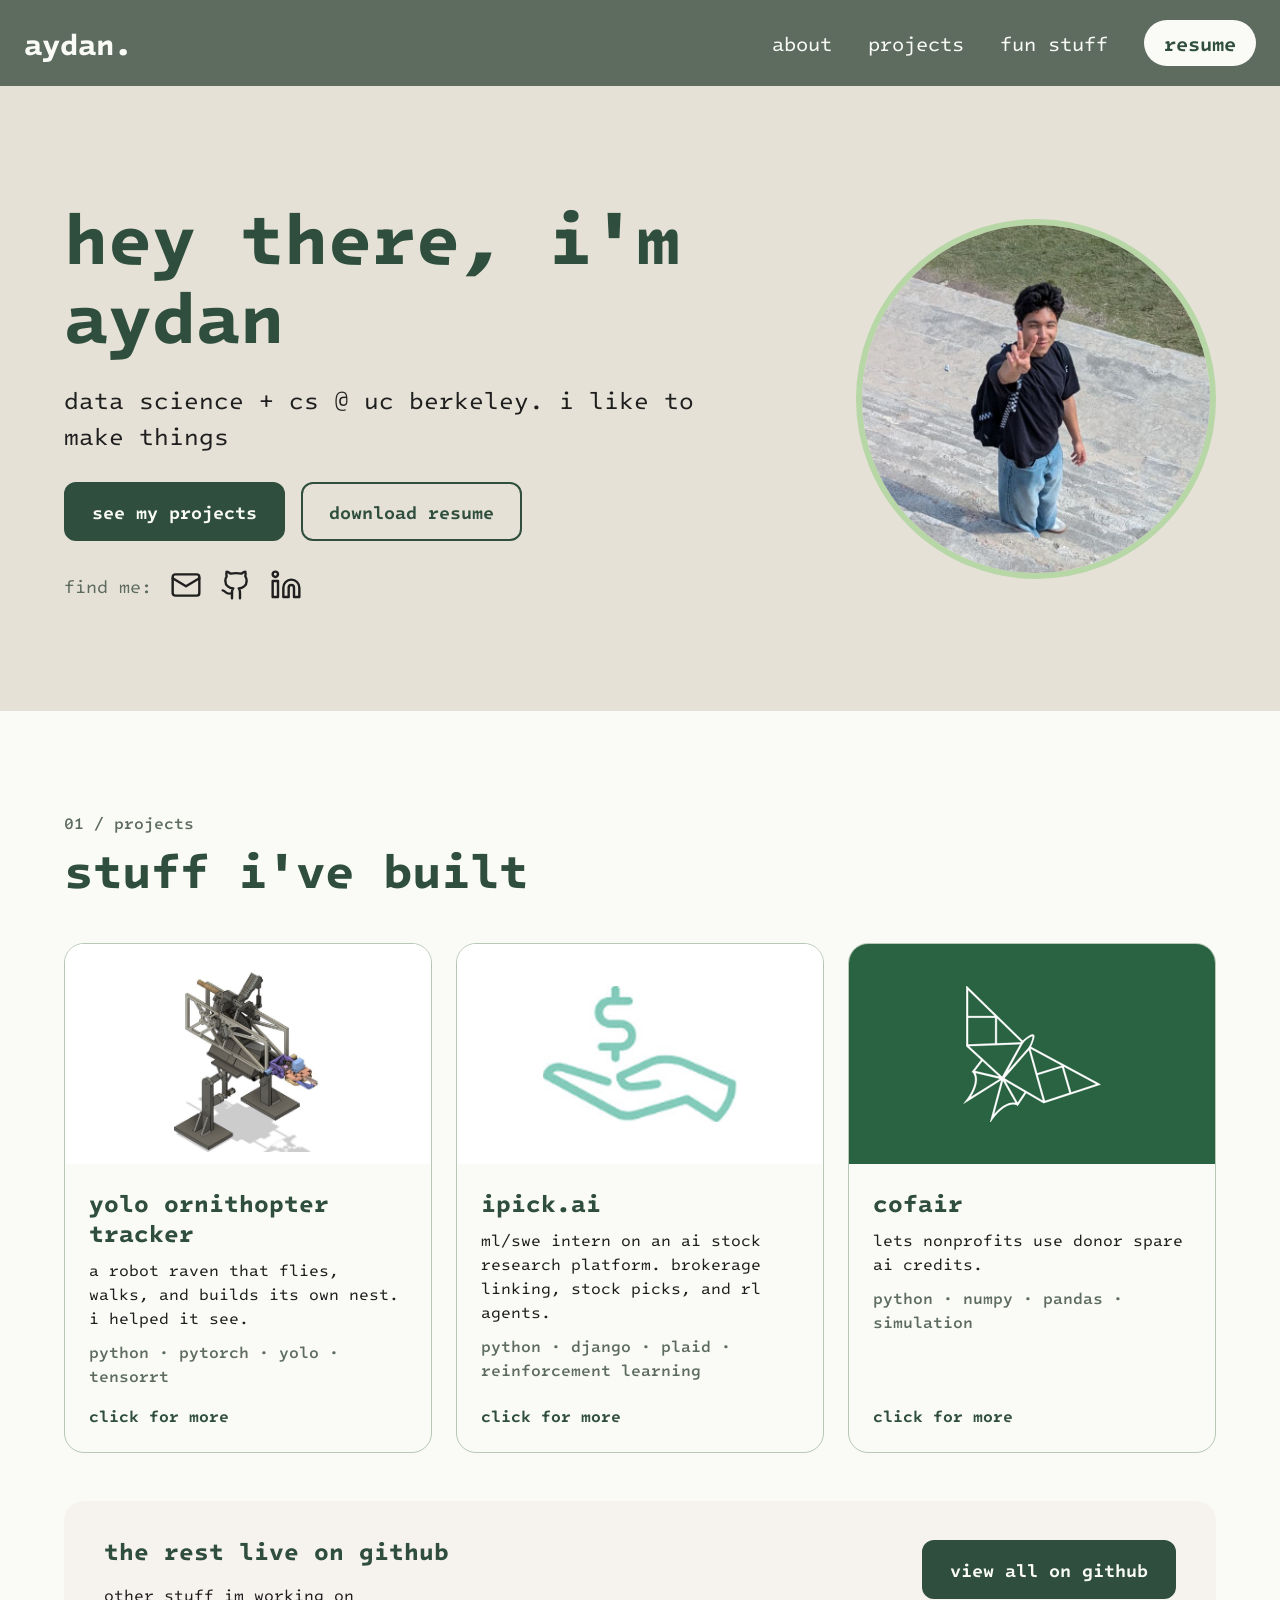
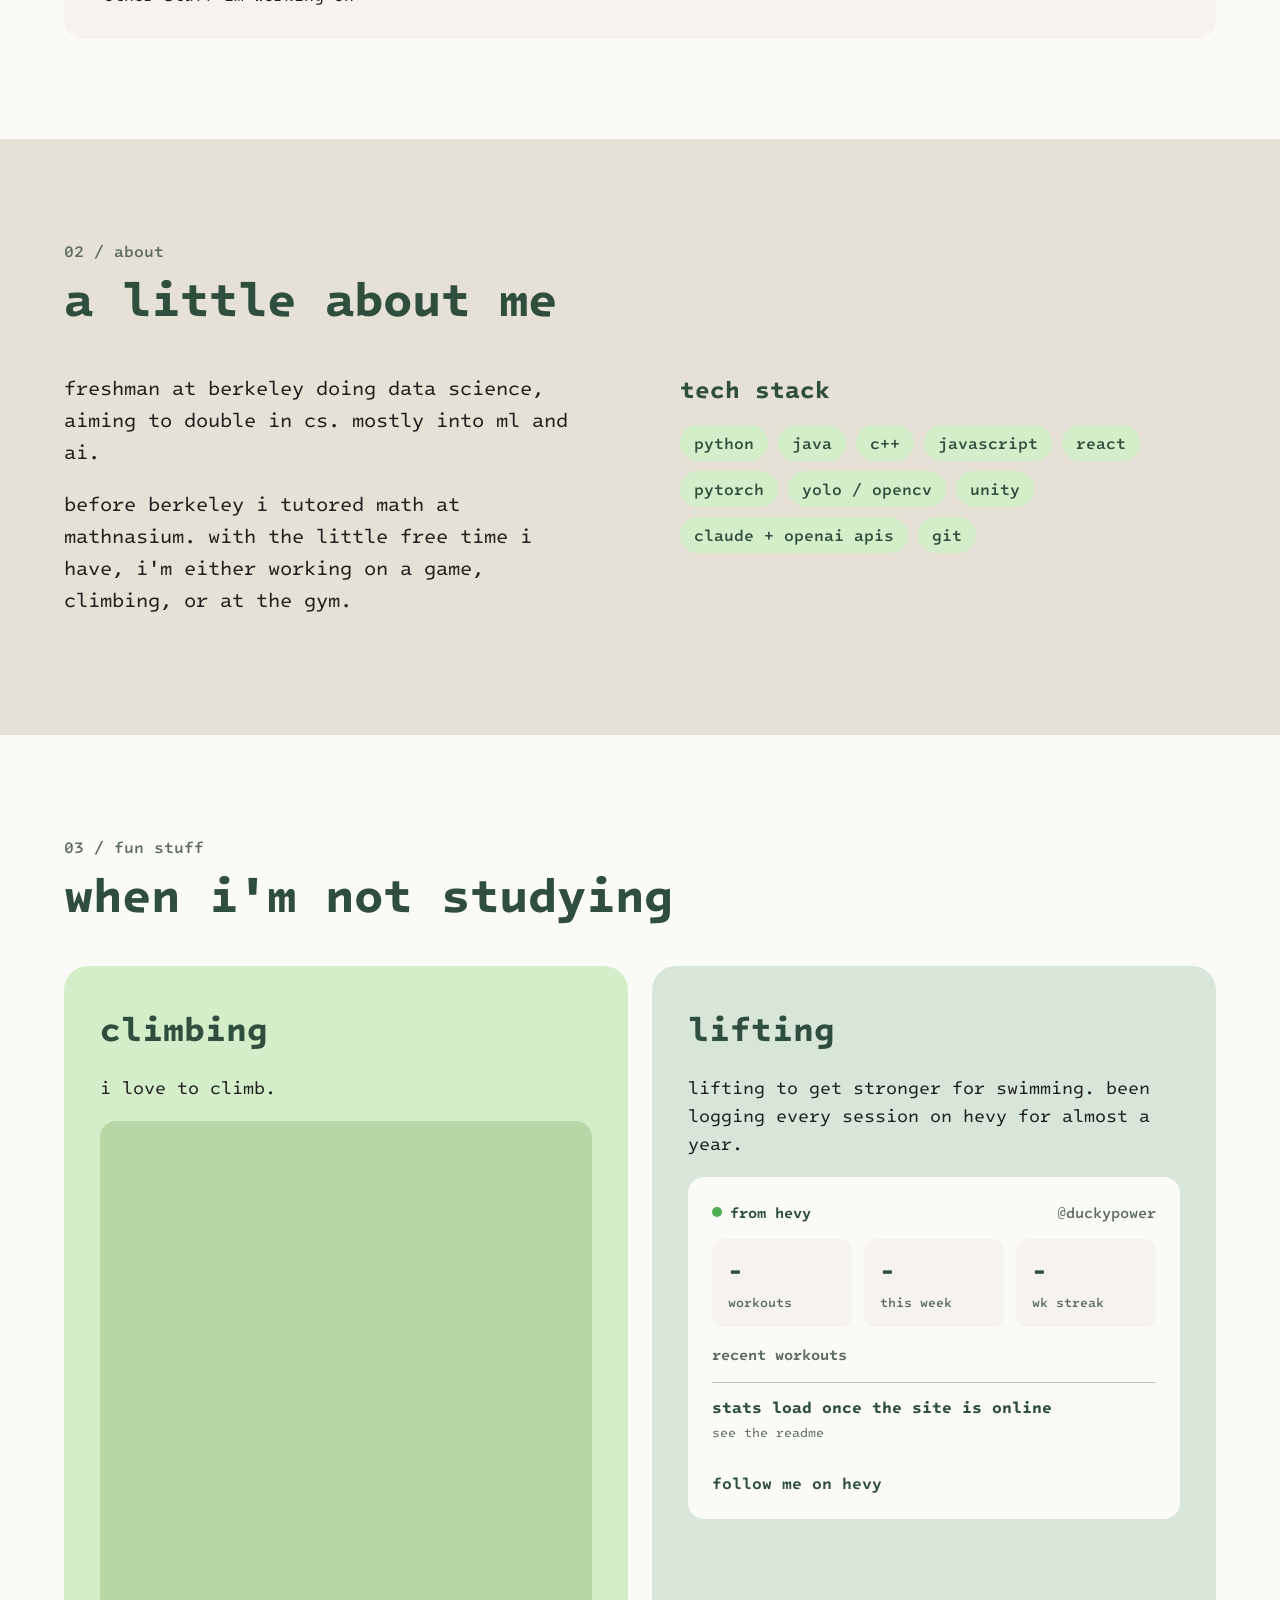
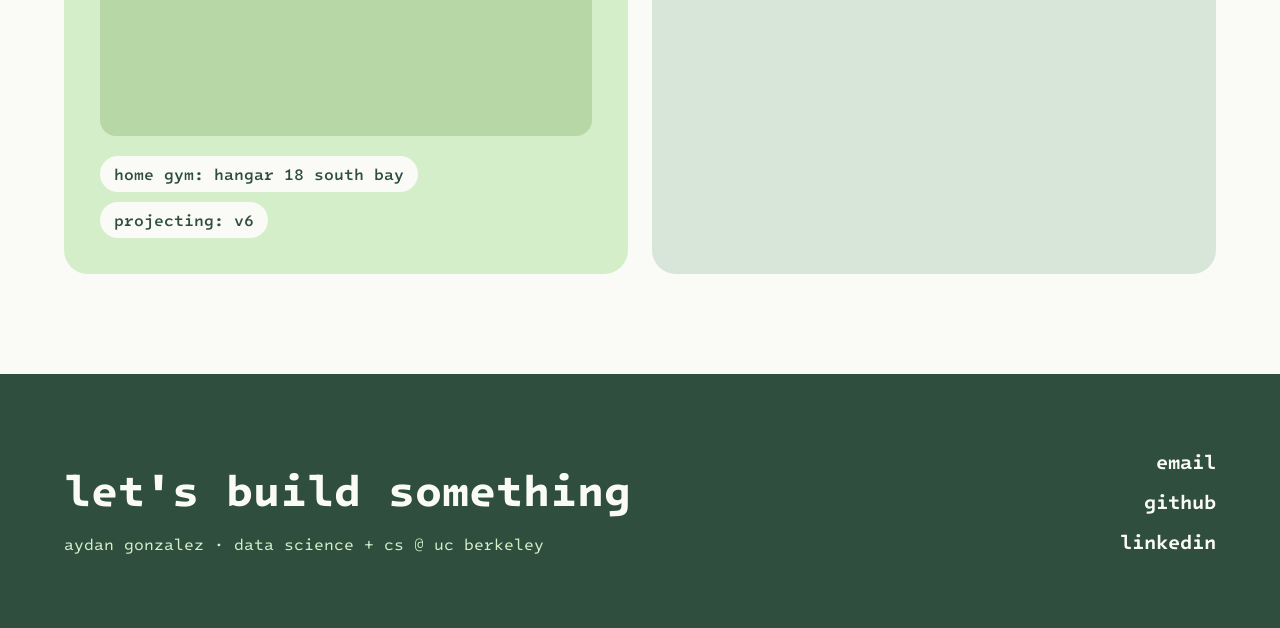
==== index.html @ f8b2471d "first version of my site" ====
<!DOCTYPE html>
<html lang="en">
<head>
  <meta charset="UTF-8">
  <meta name="viewport" content="width=device-width, initial-scale=1.0">
  <title>aydan gonzalez</title>
  <meta name="description" content="aydan gonzalez: data science + cs at uc berkeley. ml systems, browser tools, and games.">
  <link rel="preconnect" href="https://fonts.googleapis.com">
  <link rel="preconnect" href="https://fonts.gstatic.com" crossorigin>
  <link href="https://fonts.googleapis.com/css2?family=Intel+One+Mono:wght@400;500;600;700&display=swap" rel="stylesheet">
  <link rel="stylesheet" href="styles.css">
</head>
<body>

  <!-- ===== header ===== -->
  <header class="site-header">
    <div class="container">
      <a href="index.html" class="logo">aydan.</a>
      <nav class="nav">
        <a href="#about" class="nav-link">about</a>
        <a href="#projects" class="nav-link">projects</a>
        <a href="#fun" class="nav-link">fun stuff</a>
        <!-- put your resume in this folder and name it resume.pdf -->
        <a href="resume.pdf" target="_blank" rel="noopener" class="pill-btn">resume</a>
      </nav>
    </div>
  </header>

  <!-- ===== hero ===== -->
  <section class="hero">
    <div class="container">
      <div class="intro fade">
        <h1>hey there, i'm aydan</h1>
        <p class="tagline">data science + cs @ uc berkeley. i like to make things</p>
        <div class="buttons">
          <a href="#projects" class="btn btn-primary">see my projects</a>
          <a href="resume.pdf" target="_blank" rel="noopener" class="btn btn-secondary">download resume</a>
        </div>
        <div class="contact">
          <span>find me:</span>
          <!-- swap in your email -->
          <a href="mailto:aydan_gonzalez@berkeley.edu" aria-label="email">
            <svg viewBox="0 0 24 24" fill="none" stroke="currentColor" stroke-width="1.8" stroke-linecap="round" stroke-linejoin="round"><rect x="2" y="4" width="20" height="16" rx="2"/><path d="m22 7-10 6L2 7"/></svg>
          </a>
          <a href="https://github.com/AydanEddieGonzalez" target="_blank" rel="noopener" aria-label="github">
            <svg viewBox="0 0 24 24" fill="none" stroke="currentColor" stroke-width="1.8" stroke-linecap="round" stroke-linejoin="round"><path d="M15 22v-4a4.8 4.8 0 0 0-1-3.5c3 0 6-2 6-5.5.08-1.25-.27-2.48-1-3.5.28-1.15.28-2.35 0-3.5 0 0-1 0-3 1.5-2.64-.5-5.36-.5-8 0C6 2 5 2 5 2c-.3 1.15-.3 2.35 0 3.5A5.403 5.403 0 0 0 4 9c0 3.5 3 5.5 6 5.5-.39.49-.68 1.05-.85 1.65-.17.6-.22 1.23-.15 1.85v4"/><path d="M9 18c-4.51 2-5-2-7-2"/></svg>
          </a>
          <a href="https://www.linkedin.com/in/aydan-gonzalez-5a123934b" target="_blank" rel="noopener" aria-label="linkedin">
            <svg viewBox="0 0 24 24" fill="none" stroke="currentColor" stroke-width="1.8" stroke-linecap="round" stroke-linejoin="round"><path d="M16 8a6 6 0 0 1 6 6v7h-4v-7a2 2 0 0 0-2-2 2 2 0 0 0-2 2v7h-4v-7a6 6 0 0 1 6-6z"/><rect x="2" y="9" width="4" height="12"/><circle cx="4" cy="4" r="2"/></svg>
          </a>
        </div>
      </div>

      <div class="photo fade">
        <img src="images/me.jpg" alt="aydan gonzalez">
      </div>
    </div>
  </section>

  <!-- ===== projects ===== -->
  <section class="section off" id="projects">
    <div class="container">
      <p class="label">01 / projects</p>
      <h2>stuff i've built</h2>

      <div class="cards fade">
        <a href="yolo.html" class="card">
          <div class="card-media contain">
            <img src="images/corvus-assembly.jpg" alt="cad render of corvus, a robotic raven ornithopter">
          </div>
          <div class="card-body">
            <h3>yolo ornithopter tracker</h3>
            <p>a robot raven that flies, walks, and builds its own nest. i helped it see.</p>
            <p class="tags">python · pytorch · yolo · tensorrt</p>
            <span class="read-more">click for more</span>
          </div>
        </a>

        <a href="ipick.html" class="card">
          <div class="card-media">
            <img src="images/ipick-card.png" alt="the ipick.ai logo">
          </div>
          <div class="card-body">
            <h3>ipick.ai</h3>
            <p>ml/swe intern on an ai stock research platform. brokerage linking, stock picks, and rl agents.</p>
            <p class="tags">python · django · plaid · reinforcement learning</p>
            <span class="read-more">click for more</span>
          </div>
        </a>

        <a href="cofair.html" class="card">
          <div class="card-media">
            <img src="images/cofair-card.png" alt="the cofair logo">
          </div>
          <div class="card-body">
            <h3>cofair</h3>
            <p>lets nonprofits use donor spare ai credits.</p>
            <p class="tags">python · numpy · pandas · simulation</p>
            <span class="read-more">click for more</span>
          </div>
        </a>
      </div>

      <div class="more fade">
        <div>
          <h3>the rest live on github</h3>
          <p>other stuff im working on</p>
        </div>
        <a href="https://github.com/AydanEddieGonzalez" target="_blank" rel="noopener" class="btn btn-primary">view all on github</a>
      </div>
    </div>
  </section>

  <!-- ===== about ===== -->
  <section class="section" id="about">
    <div class="container">
      <p class="label">02 / about</p>
      <h2>a little about me</h2>

      <div class="about-cols fade">
        <div class="about-text">
          <p>freshman at berkeley doing data science, aiming to double in cs. mostly into ml and ai.</p>
          <p>before berkeley i tutored math at mathnasium. with the little free time i have, i'm either working on a game, climbing, or at the gym.</p>
        </div>
        <div>
          <h3>tech stack</h3>
          <div class="chips">
            <span class="chip">python</span>
            <span class="chip">java</span>
            <span class="chip">c++</span>
            <span class="chip">javascript</span>
            <span class="chip">react</span>
            <span class="chip">pytorch</span>
            <span class="chip">yolo / opencv</span>
            <span class="chip">unity</span>
            <span class="chip">claude + openai apis</span>
            <span class="chip">git</span>
          </div>
        </div>
      </div>
    </div>
  </section>

  <!-- ===== fun stuff ===== -->
  <section class="section off" id="fun">
    <div class="container">
      <p class="label">03 / fun stuff</p>
      <h2>when i'm not studying</h2>

      <div class="halves fade">
        <div class="panel climb">
          <h3>climbing</h3>
          <p>i love to climb.</p>
          <div class="climb-photo">
            <!-- plays like a gif: autoplay, loops, no sound, no controls -->
            <video src="videos/climbing.mp4" autoplay loop muted playsinline aria-label="me climbing a boulder problem"></video>
          </div>
          <div class="chips">
            <span class="chip light">home gym: hangar 18 south bay</span>
            <span class="chip light">projecting: v6</span>
          </div>
        </div>

        <div class="panel lift">
          <h3>lifting</h3>
          <p>lifting to get stronger for swimming. been logging every session on hevy for almost a year.</p>

          <!-- filled in from hevy.json, which updates itself once a day -->
          <div class="hevy">
            <div class="hevy-top">
              <span class="live" id="hevy-updated">from hevy</span>
              <span class="handle">@duckypower</span>
            </div>
            <div class="stats">
              <div class="stat"><b id="hevy-total">-</b><span>workouts</span></div>
              <div class="stat"><b id="hevy-week">-</b><span>this week</span></div>
              <div class="stat"><b id="hevy-streak">-</b><span>wk streak</span></div>
            </div>
            <p class="small-label">recent workouts</p>
            <div id="hevy-recent">
              <div class="workout"><div><b>loading...</b><span>pulling from hevy</span></div></div>
            </div>
            <a href="https://hevy.com/user/duckypower" target="_blank" rel="noopener" class="text-link">follow me on hevy</a>
          </div>
        </div>
      </div>
    </div>
  </section>

  <!-- ===== footer ===== -->
  <footer class="site-footer">
    <div class="container">
      <div>
        <h2>let's build something</h2>
        <p>aydan gonzalez · data science + cs @ uc berkeley</p>
      </div>
      <div class="footer-links">
        <a href="mailto:aydan_gonzalez@berkeley.edu">email</a>
        <a href="https://github.com/AydanEddieGonzalez" target="_blank" rel="noopener">github</a>
        <a href="https://www.linkedin.com/in/aydan-gonzalez-5a123934b" target="_blank" rel="noopener">linkedin</a>
      </div>
    </div>
  </footer>

  <script src="script.js"></script>
</body>
</html>
---- styles.css ----
/* ---------- colors + basics ---------- */
:root {
  --cream: #E5E1D6;
  --header: #5E6C60;
  --dark: #2F4E3D;
  --mint: #D4EEC9;
  --green: #B7D7A6;
  --sage: #B8C7B6;
  --blush: #D6C2B5;
  --off: #FAFBF7;
  --warm: #F6F2EE;
  --pale: #D7E6D8;
  --ink: #1F1F1F;
}

* { box-sizing: border-box; margin: 0; padding: 0; }

html { scroll-behavior: smooth; }

body {
  font-family: "Intel One Mono", ui-monospace, Menlo, Consolas, monospace;
  background: var(--cream);
  color: var(--ink);
  line-height: 1.5;
}

a { color: inherit; text-decoration: none; }
img, video { display: block; width: 100%; height: 100%; object-fit: cover; }

.container { max-width: 1200px; margin: 0 auto; padding: 0 24px; }

/* ---------- header ---------- */
.site-header {
  background: var(--header);
  color: var(--off);
  position: sticky;
  top: 0;
  z-index: 10;
}
.site-header .container {
  display: flex;
  align-items: center;
  justify-content: space-between;
  padding-top: 20px;
  padding-bottom: 20px;
  max-width: 1392px;
}
.logo { font-size: 30px; font-weight: 700; }
.nav { display: flex; align-items: center; gap: 36px; font-size: 20px; }

/* dark green underline that slides in on hover */
.nav-link { position: relative; }
.nav-link::after {
  content: "";
  position: absolute;
  left: 0; bottom: -4px;
  width: 100%; height: 2px;
  background: var(--mint);
  transform: scaleX(0);
  transform-origin: left;
  transition: transform 0.25s ease;
}
.nav-link:hover::after { transform: scaleX(1); }

.pill-btn {
  background: var(--off);
  color: var(--dark);
  font-weight: 600;
  padding: 8px 20px;
  border-radius: 999px;
  transition: background 0.2s;
}
.pill-btn:hover { background: var(--mint); }

/* ---------- buttons ---------- */
.btn {
  display: inline-block;
  font-family: inherit;
  font-size: 18px;
  font-weight: 600;
  padding: 14px 26px;
  border-radius: 12px;
  border: 2px solid var(--dark);
  transition: transform 0.2s, background 0.2s, color 0.2s;
}
.btn:hover { transform: translateY(-2px); }
.btn-primary { background: var(--dark); color: var(--off); }
.btn-primary:hover { background: #24402F; }
.btn-secondary { color: var(--dark); }
.btn-secondary:hover { background: var(--dark); color: var(--off); }

/* ---------- hero ---------- */
.hero .container {
  display: flex;
  align-items: center;
  justify-content: space-between;
  gap: 60px;
  padding-top: 110px;
  padding-bottom: 110px;
}
.hero h1 {
  font-size: clamp(44px, 6vw, 72px);
  line-height: 1.1;
  color: var(--dark);
  margin-bottom: 28px;
}
.hero .tagline { font-size: clamp(18px, 2vw, 24px); max-width: 680px; margin-bottom: 28px; }
.hero .buttons { display: flex; flex-wrap: wrap; gap: 16px; margin-bottom: 28px; }
.contact { display: flex; align-items: center; gap: 18px; color: var(--header); font-size: 18px; }
.contact a { color: var(--ink); transition: color 0.2s, transform 0.2s; }
.contact a:hover { color: var(--dark); transform: translateY(-2px); }
.contact svg { width: 32px; height: 32px; display: block; }

.photo {
  flex-shrink: 0;
  width: 360px;
  height: 360px;
  border-radius: 50%;
  overflow: hidden;
  background: var(--blush);
  border: 6px solid var(--green);
}

/* ---------- placeholders (delete once you add real images) ---------- */
.placeholder {
  display: flex;
  flex-direction: column;
  align-items: center;
  justify-content: center;
  gap: 12px;
  width: 100%;
  height: 100%;
  color: var(--dark);
  font-weight: 500;
  font-size: 16px;
  text-align: center;
}
.play {
  width: 64px; height: 64px;
  border-radius: 50%;
  background: var(--off);
  display: flex; align-items: center; justify-content: center;
}
.play svg { width: 24px; height: 24px; margin-left: 3px; }

/* ---------- sections ---------- */
.section { padding: 100px 0; }
.section.off { background: var(--off); }
.section.warm { background: var(--warm); }
.label { font-size: 16px; font-weight: 500; color: var(--header); margin-bottom: 6px; }
.section h2 { font-size: clamp(32px, 4vw, 48px); color: var(--dark); line-height: 1.2; margin-bottom: 44px; }

/* ---------- project cards ---------- */
.cards { display: grid; grid-template-columns: repeat(3, 1fr); gap: 24px; }
.card {
  display: flex;
  flex-direction: column;
  background: var(--off);
  border: 1px solid var(--sage);
  border-radius: 20px;
  overflow: hidden;
  transition: transform 0.25s ease, box-shadow 0.25s ease;
}
.card:hover { transform: translateY(-6px); box-shadow: 0 14px 30px rgba(47, 78, 61, 0.15); }
.card-media { height: 220px; background: var(--sage); }
.card-media.contain { background: #fff; }
.card-media.contain img { object-fit: contain; padding: 12px; }
.card-body { padding: 24px; display: flex; flex-direction: column; gap: 10px; flex: 1; }
.card h3 { font-size: 24px; color: var(--dark); line-height: 1.25; }
.card p { font-size: 16px; line-height: 1.5; }
.tags { font-size: 14px; font-weight: 500; color: var(--header); }
.read-more { margin-top: auto; padding-top: 6px; font-weight: 600; color: var(--dark); }

.more {
  margin-top: 48px;
  background: var(--warm);
  border-radius: 20px;
  padding: 32px 40px;
  display: flex;
  align-items: center;
  justify-content: space-between;
  gap: 32px;
}
.more h3 { font-size: 24px; color: var(--dark); margin-bottom: 14px; }

.chips { display: flex; flex-wrap: wrap; gap: 10px; }
.chip {
  background: var(--mint);
  color: var(--dark);
  font-size: 16px;
  font-weight: 500;
  padding: 6px 14px;
  border-radius: 999px;
}
.chip.light { background: var(--off); }

/* ---------- about ---------- */
.about-cols { display: grid; grid-template-columns: 1fr 1fr; gap: 80px; }
.about-text p { font-size: 20px; line-height: 1.6; margin-bottom: 20px; }
.about-cols h3 { font-size: 24px; color: var(--dark); margin-bottom: 18px; }

/* ---------- climbing + lifting ---------- */
.halves { display: grid; grid-template-columns: 1fr 1fr; gap: 24px; }
.panel { border-radius: 24px; padding: 36px; display: flex; flex-direction: column; gap: 20px; }
.panel.climb { background: var(--mint); }
.panel.lift { background: var(--pale); }
.panel h3 { font-size: 34px; color: var(--dark); }
.panel > p { font-size: 18px; line-height: 1.55; }
.climb-photo { aspect-ratio: 4 / 5; border-radius: 16px; overflow: hidden; background: var(--green); }

.hevy { background: var(--off); border-radius: 16px; padding: 24px; display: flex; flex-direction: column; gap: 16px; }
.hevy-top { display: flex; justify-content: space-between; align-items: center; font-size: 15px; }
.live { display: flex; align-items: center; gap: 8px; font-weight: 600; color: var(--dark); }
.live::before { content: ""; width: 10px; height: 10px; border-radius: 50%; background: #4CAF50; }
.handle { color: var(--header); font-weight: 500; }
.stats { display: grid; grid-template-columns: repeat(3, 1fr); gap: 12px; }
.stat { background: var(--warm); border-radius: 12px; padding: 14px 16px; }
.stat b { display: block; font-size: 24px; color: var(--dark); }
.stat span { font-size: 13px; color: var(--header); font-weight: 500; }
.small-label { font-size: 15px; font-weight: 600; color: var(--header); }
.workout {
  display: flex; justify-content: space-between; align-items: center;
  padding: 12px 0;
  border-top: 1px solid var(--sage);
}
.workout b { display: block; color: var(--dark); }
.workout span, .workout small { font-size: 13px; color: var(--header); }
.text-link { font-weight: 600; color: var(--dark); }
.text-link:hover { text-decoration: underline; }

/* ---------- footer ---------- */
.site-footer { background: var(--dark); color: var(--off); padding: 72px 0; }
.site-footer .container { display: flex; justify-content: space-between; align-items: flex-end; gap: 32px; }
.site-footer h2 { font-size: clamp(30px, 4vw, 44px); margin-bottom: 10px; }
.site-footer p { color: var(--mint); }
.footer-links { display: flex; flex-direction: column; align-items: flex-end; gap: 10px; font-size: 20px; font-weight: 600; }
.footer-links a:hover { color: var(--mint); }

/* ---------- case study pages ---------- */
.study-intro { padding: 96px 0 80px; }
.study-intro h1 { font-size: clamp(40px, 6vw, 72px); color: var(--dark); line-height: 1.1; margin: 8px 0 20px; }
.study-intro .summary { font-size: clamp(18px, 2vw, 24px); max-width: 880px; margin-top: 24px; line-height: 1.55; }

.media { display: flex; flex-direction: column; gap: 24px; padding-bottom: 96px; }
.media-main { border-radius: 16px; overflow: hidden; aspect-ratio: 16 / 9; background: var(--pale); }
.media-row { display: grid; grid-template-columns: 1fr 1fr; gap: 24px; }
.media-row > div { border-radius: 16px; overflow: hidden; aspect-ratio: 16 / 9; background: var(--pale); }
.media .video { background: var(--sage); }

.writeup { background: var(--off); padding: 96px 0; }
.writeup .container { display: grid; grid-template-columns: 1fr 1fr; gap: 48px; }
.writeup h2 { font-size: 34px; color: var(--dark); margin-bottom: 20px; }
.writeup ul { list-style: none; display: flex; flex-direction: column; gap: 18px; }
.writeup li { position: relative; padding-left: 32px; font-size: 18px; line-height: 1.6; }
.writeup li b { color: var(--dark); }
.writeup li::before { content: ""; position: absolute; left: 6px; top: 0.7em; width: 8px; height: 8px; border-radius: 50%; background: var(--green); }

.study-footer { background: var(--dark); color: var(--off); padding: 56px 0; font-size: 20px; font-weight: 600; }
.study-footer a:hover { color: var(--mint); }

/* ---------- photos, captions, and video ---------- */
.media-main video { background: #000; object-fit: contain; }
.caption { font-size: 15px; color: var(--header); margin-top: -8px; }
figure { display: flex; flex-direction: column; gap: 10px; }
.frame { border-radius: 16px; overflow: hidden; aspect-ratio: 4 / 3; background: var(--pale); }
.frame.contain { background: #fff; }
.frame.wide { aspect-ratio: auto; background: none; border: 1px solid var(--sage); }
.frame.wide img { height: auto; }
.frame.chart { aspect-ratio: 7 / 5; }
.frame.chart img { padding: 8px; }
.checklist li b { font-weight: 700; }
code { font-family: inherit; background: var(--mint); color: var(--dark); padding: 1px 6px; border-radius: 6px; }
.frame.contain img { object-fit: contain; padding: 16px; }
figcaption { font-size: 15px; color: var(--header); }

/* ---------- the challenge ---------- */
.mission { display: grid; grid-template-columns: 1fr 1fr; gap: 48px; align-items: start; }
.mission-text { font-size: 20px; line-height: 1.6; }
.checklist { list-style: none; display: flex; flex-direction: column; gap: 12px; }
.checklist li {
  background: var(--mint);
  color: var(--dark);
  border-radius: 12px;
  padding: 12px 16px;
  font-size: 16px;
  font-weight: 500;
}

/* ---------- navigation steps ---------- */
.steps { display: grid; grid-template-columns: repeat(4, 1fr); gap: 20px; margin-bottom: 32px; }
.step {
  background: var(--off);
  border: 1px solid var(--sage);
  border-radius: 20px;
  padding: 24px;
  display: flex;
  flex-direction: column;
  gap: 10px;
}
.step-num { font-size: 14px; font-weight: 600; color: var(--header); }
.step h3 { font-size: 20px; color: var(--dark); }
.step p { font-size: 15px; line-height: 1.55; }
.diagrams { margin-bottom: 32px; }
.steps.three { grid-template-columns: repeat(3, 1fr); margin-bottom: 0; }
.section-intro { max-width: 880px; margin-bottom: 36px; }

/* ---------- plaid token handoff ---------- */
.flow { display: grid; grid-template-columns: repeat(4, 1fr); gap: 16px; }
.flow-step {
  position: relative;
  background: var(--warm);
  border-radius: 20px;
  padding: 22px;
  display: flex;
  flex-direction: column;
  gap: 10px;
}
.flow-step p { font-size: 15px; line-height: 1.55; }
.flow-step.mine { background: var(--mint); border: 2px solid var(--dark); }
.mine-tag {
  align-self: flex-start;
  margin-top: auto;
  background: var(--dark);
  color: var(--off);
  font-size: 13px;
  font-weight: 600;
  padding: 4px 10px;
  border-radius: 999px;
}
.hardware .small-label { margin-bottom: 12px; }

/* ---------- fade up on scroll ---------- */
.fade { opacity: 0; transform: translateY(24px); transition: opacity 0.6s ease, transform 0.6s ease; }
.fade.show { opacity: 1; transform: none; }
@media (prefers-reduced-motion: reduce) {
  .fade { opacity: 1; transform: none; transition: none; }
  html { scroll-behavior: auto; }
}

/* ---------- phones + tablets ---------- */
@media (max-width: 900px) {
  .nav { gap: 18px; font-size: 16px; }
  .hero .container { flex-direction: column-reverse; align-items: flex-start; padding-top: 64px; padding-bottom: 64px; gap: 40px; }
  .photo { width: 220px; height: 220px; }
  .cards, .about-cols, .halves, .writeup .container, .media-row, .mission { grid-template-columns: 1fr; }
  .steps, .flow { grid-template-columns: 1fr 1fr; }
  .steps.three { grid-template-columns: 1fr; }
  .about-cols { gap: 40px; }
  .more { flex-direction: column; align-items: flex-start; padding: 28px; }
  .section { padding: 72px 0; }
  .site-footer .container { flex-direction: column; align-items: flex-start; }
  .footer-links { align-items: flex-start; }
}
@media (max-width: 560px) {
  .site-header .container { flex-wrap: wrap; gap: 12px; }
  .nav .nav-link { display: none; }
  .panel { padding: 24px; }
  .steps, .flow { grid-template-columns: 1fr; }
  .stats { grid-template-columns: 1fr 1fr 1fr; gap: 8px; }
  .stat { padding: 12px; }
}
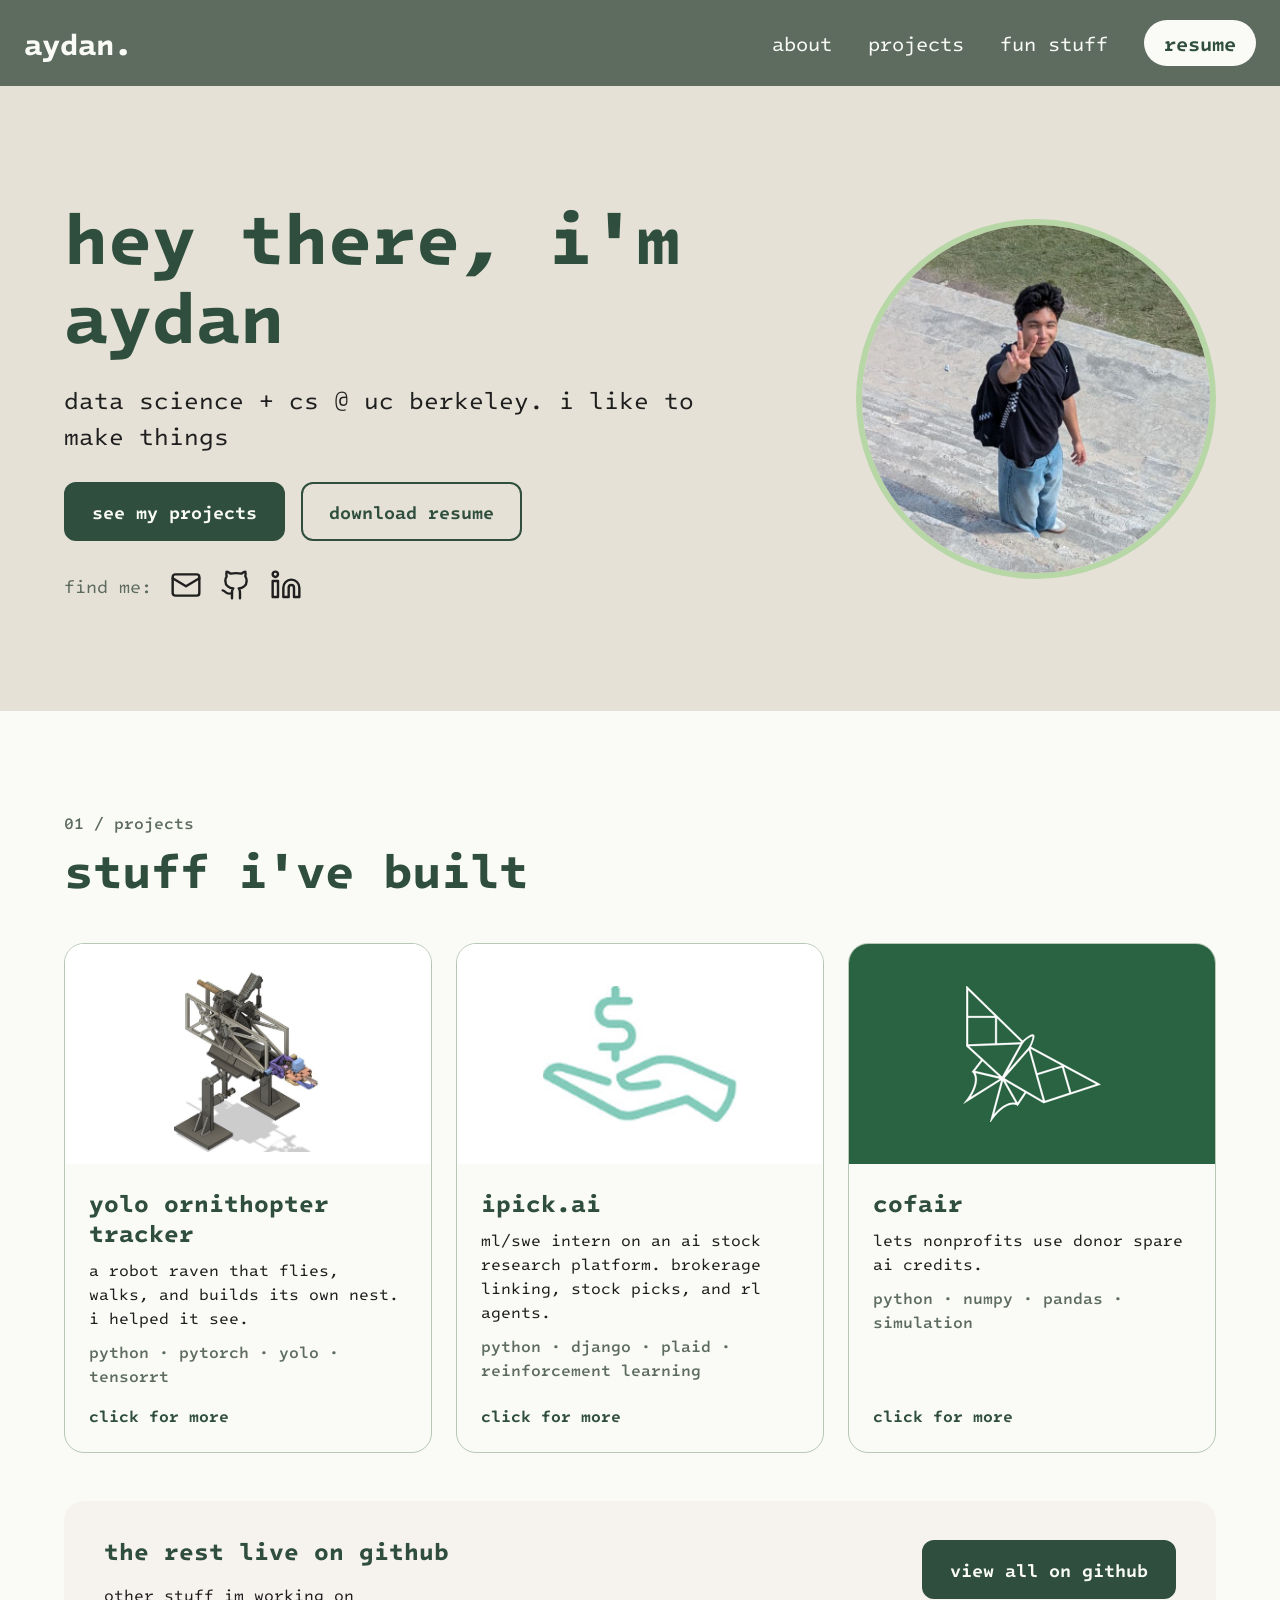
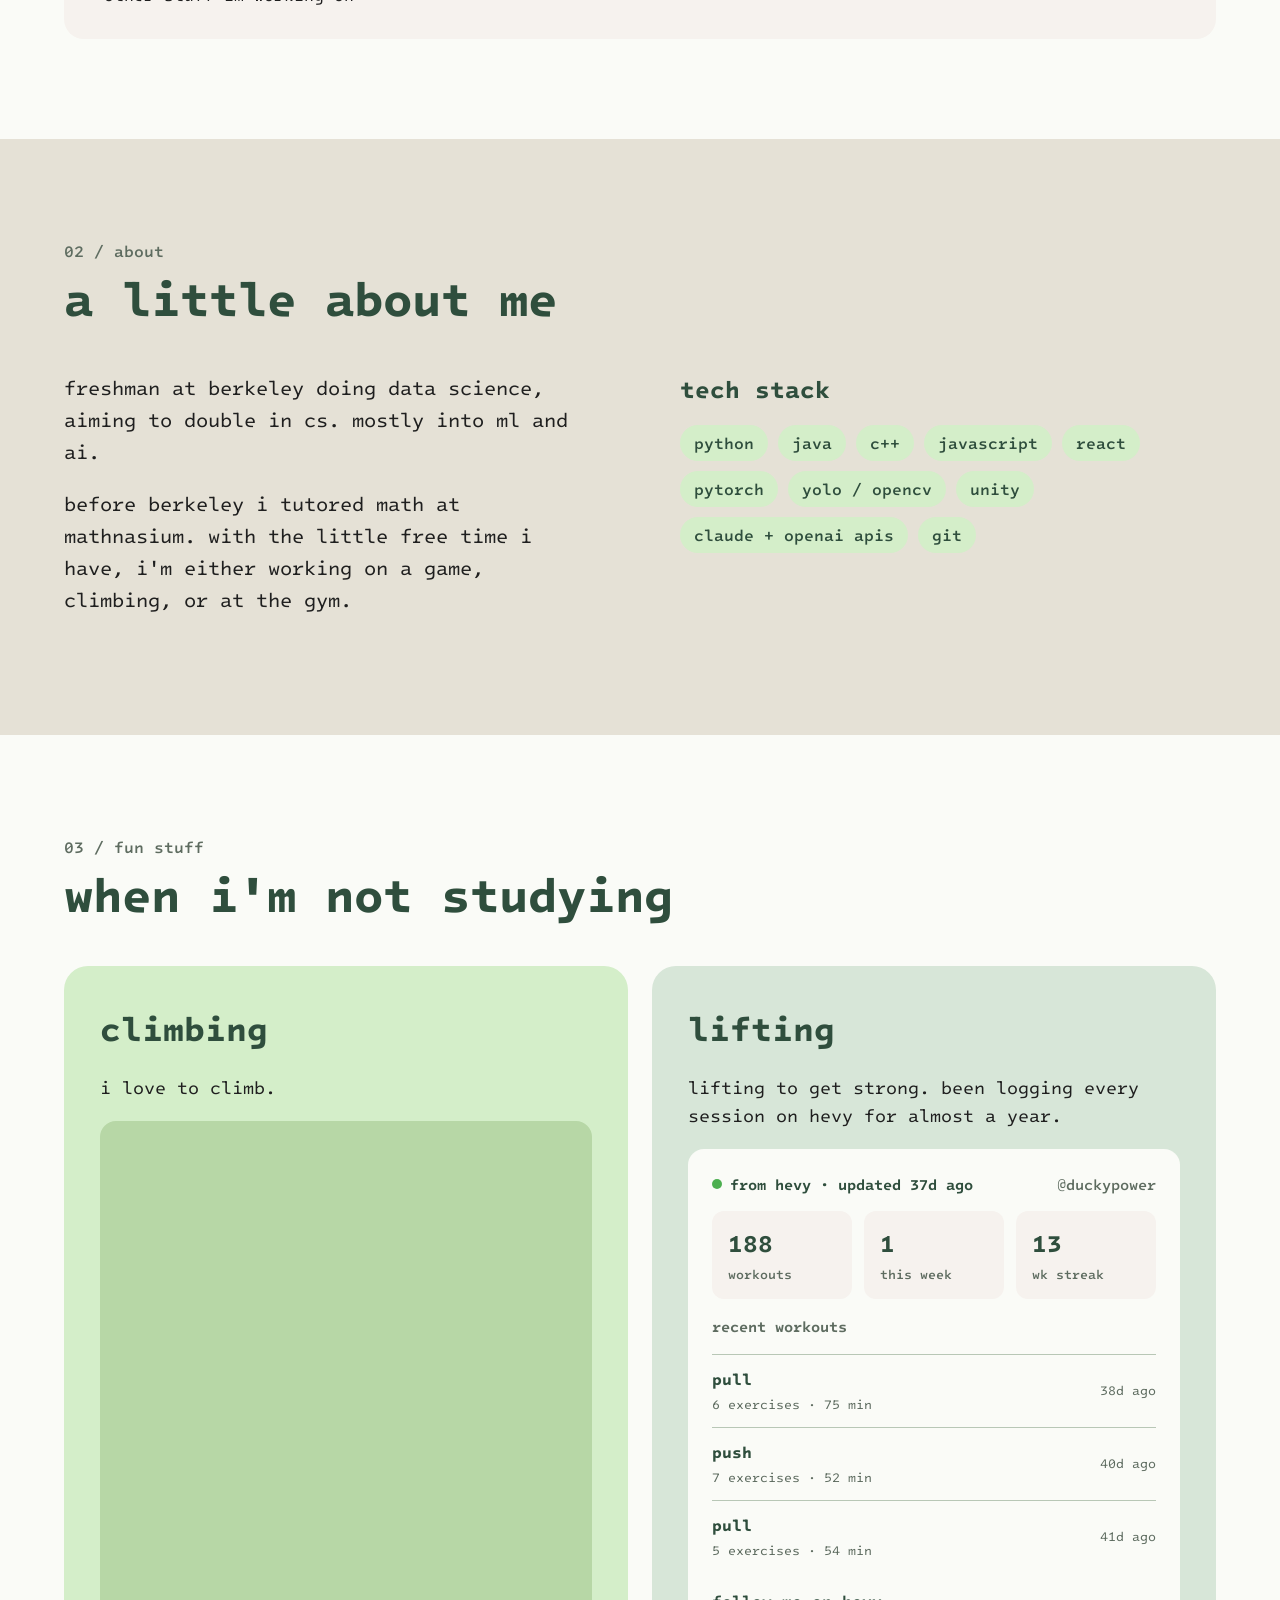
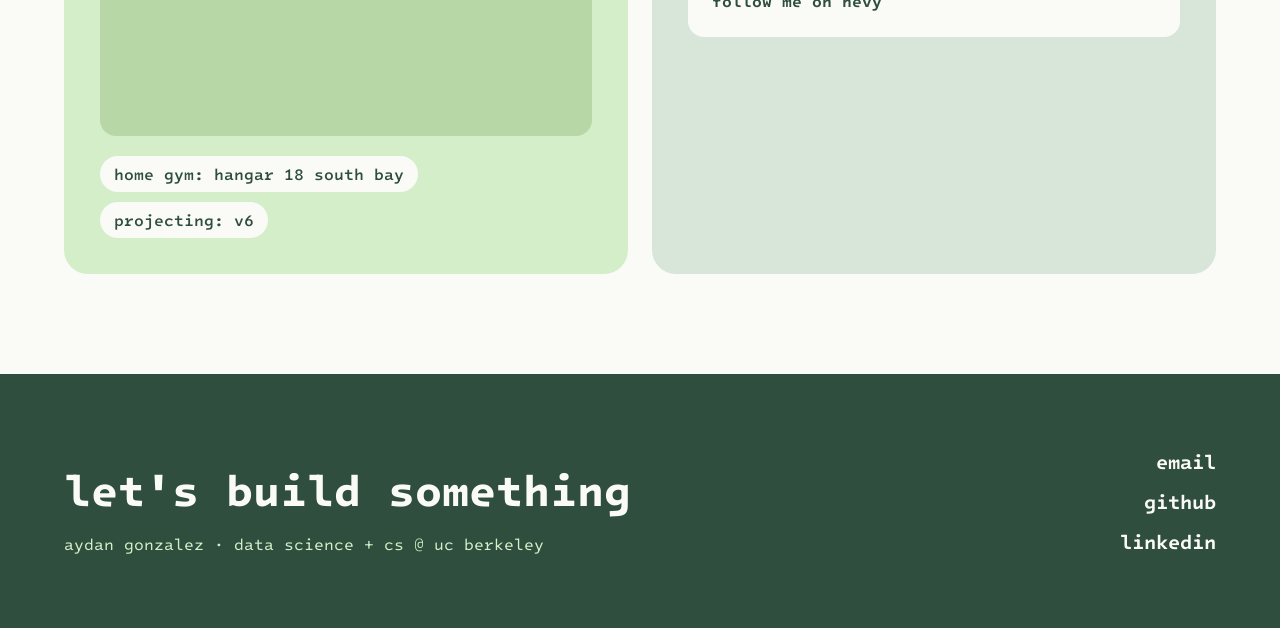
==== commit 5ea45158: "Update lifting description for clarity" ====
--- a/index.html
+++ b/index.html
@@ -163,7 +163,7 @@
 
         <div class="panel lift">
           <h3>lifting</h3>
-          <p>lifting to get stronger for swimming. been logging every session on hevy for almost a year.</p>
+          <p>lifting to get strong. been logging every session on hevy for almost a year.</p>
 
           <!-- filled in from hevy.json, which updates itself once a day -->
           <div class="hevy">
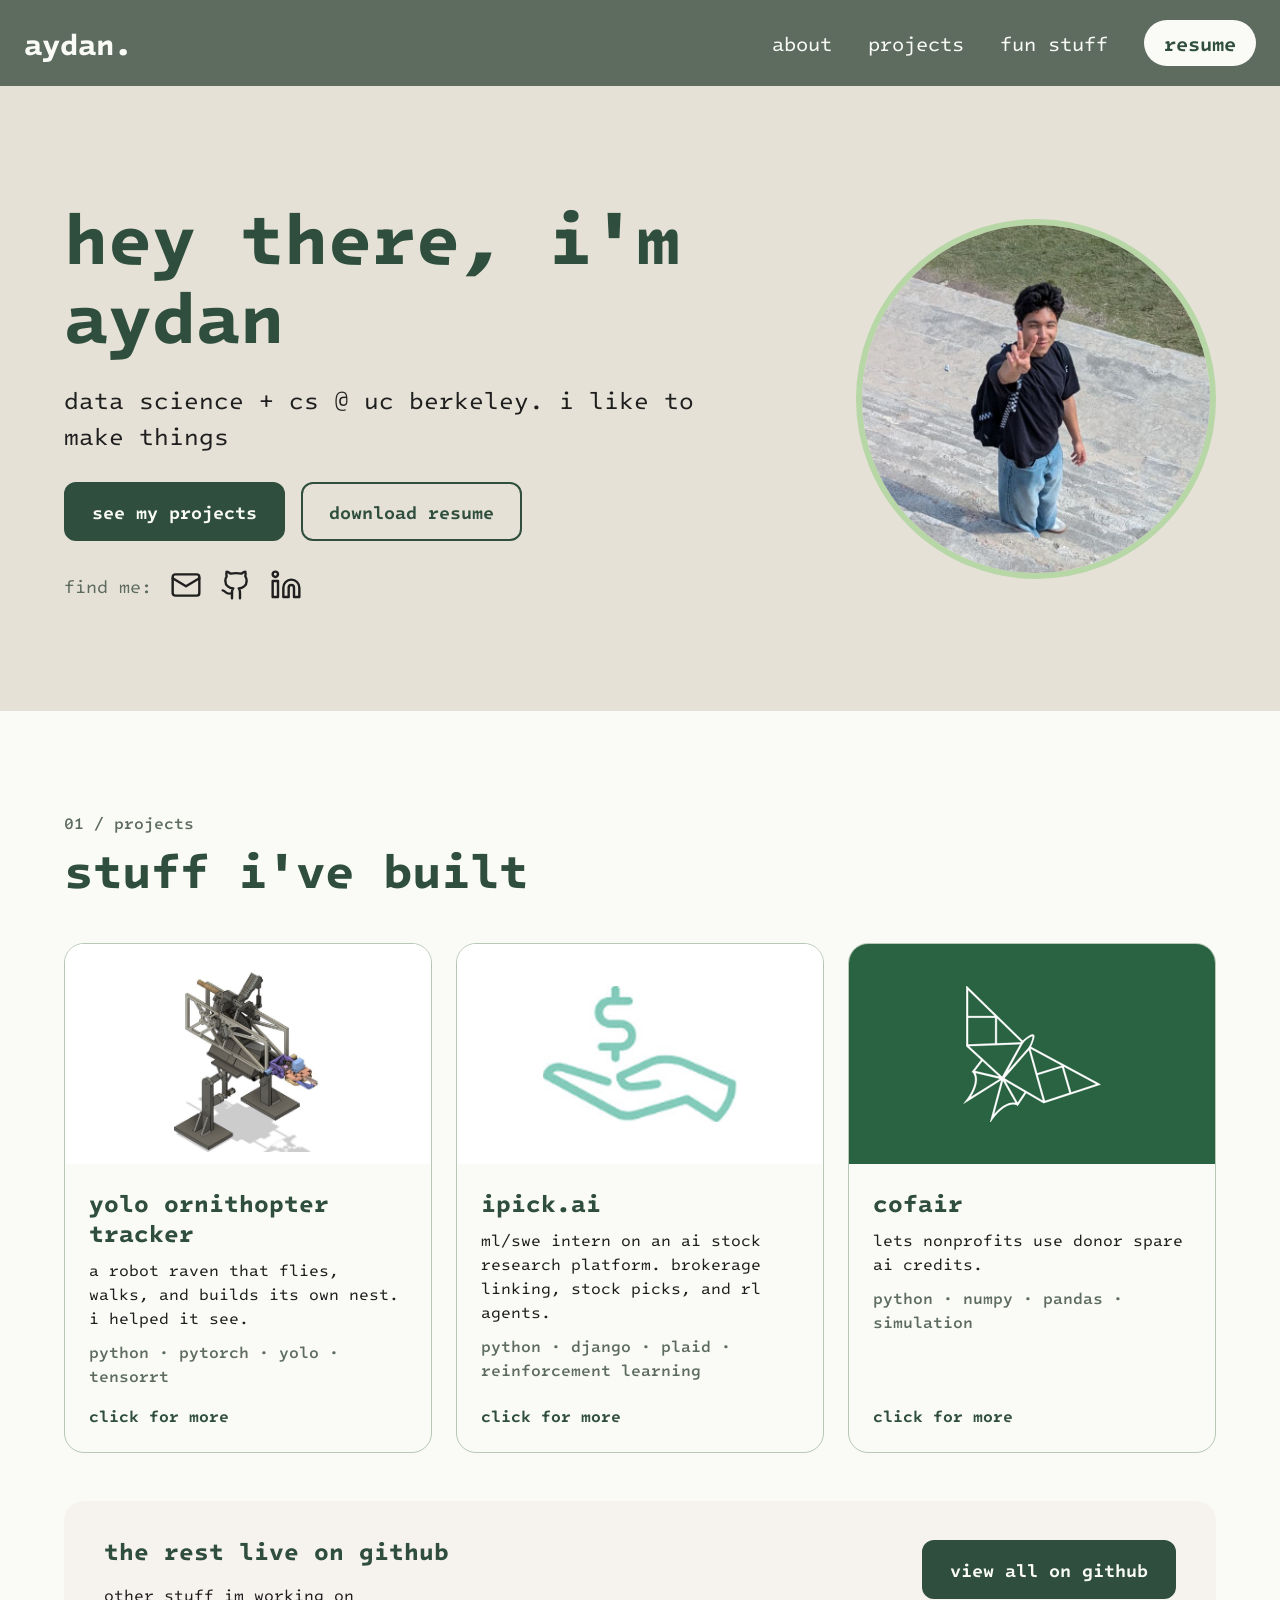
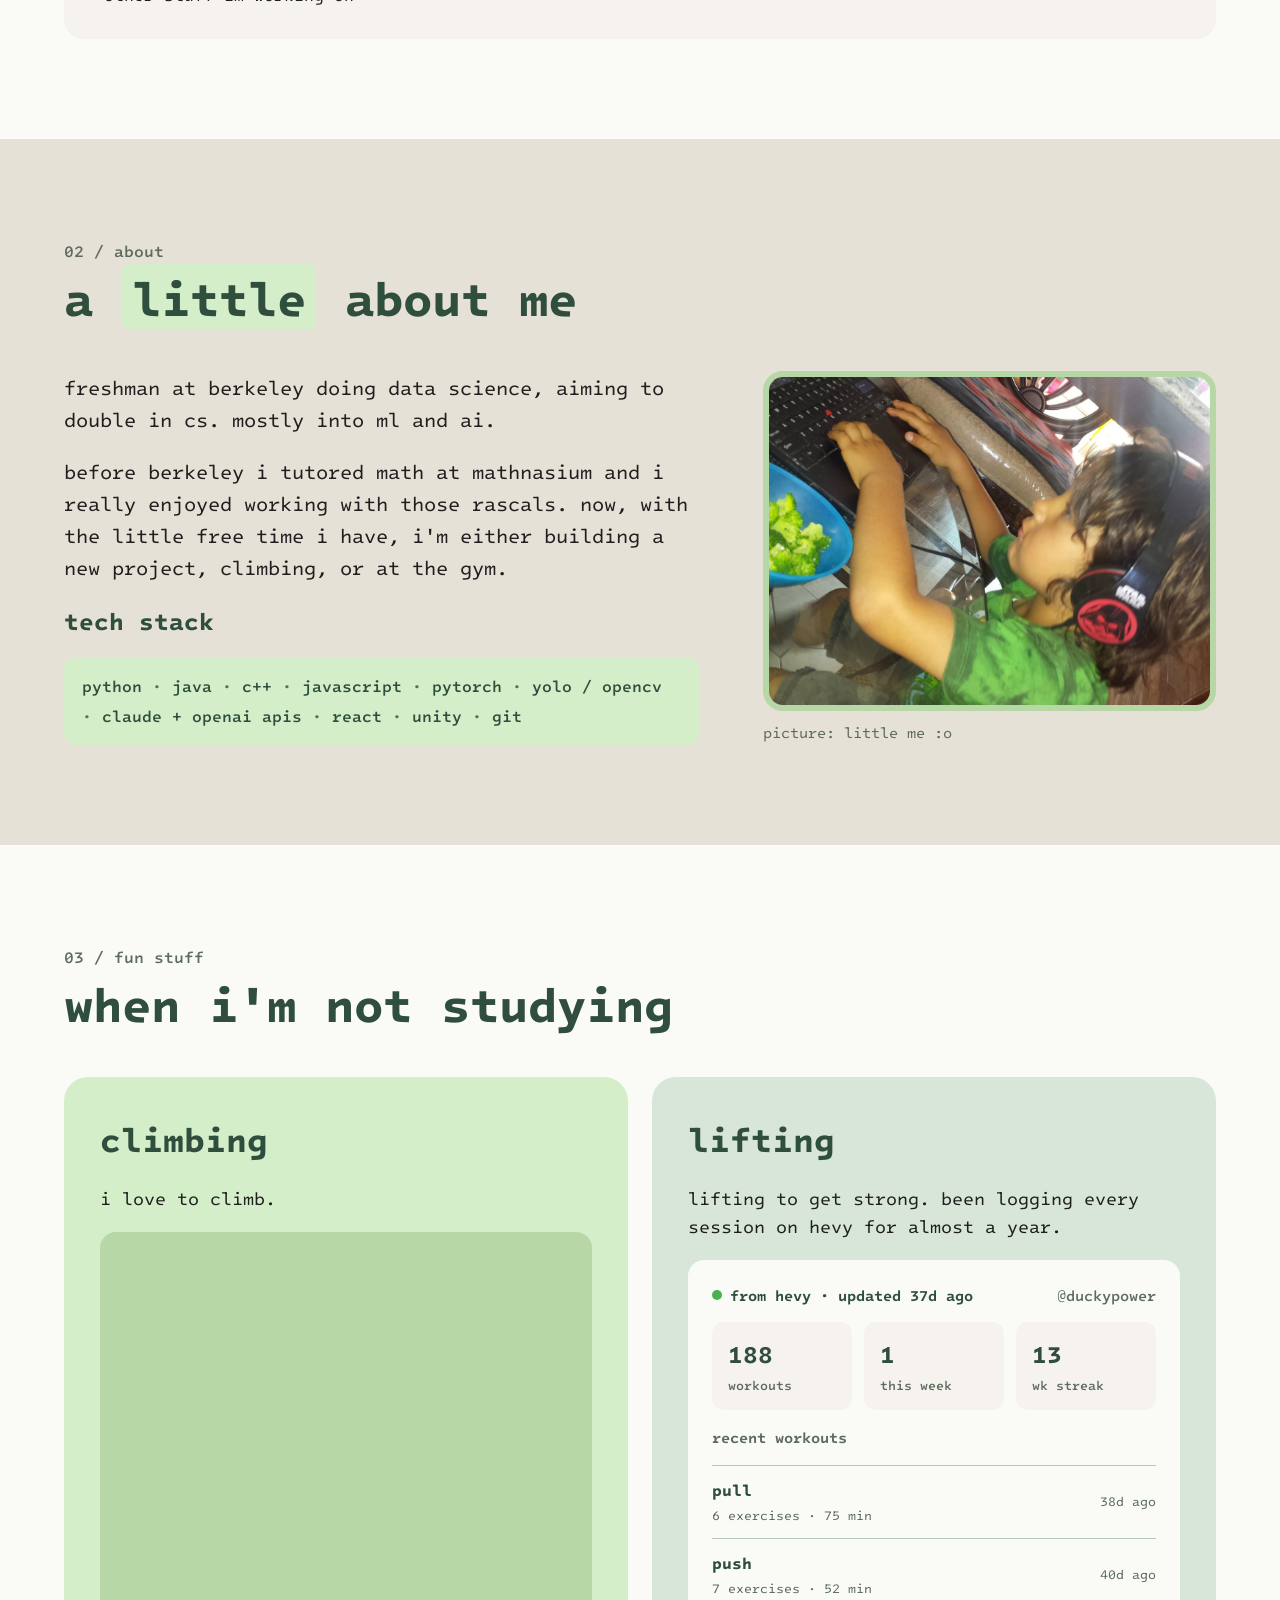
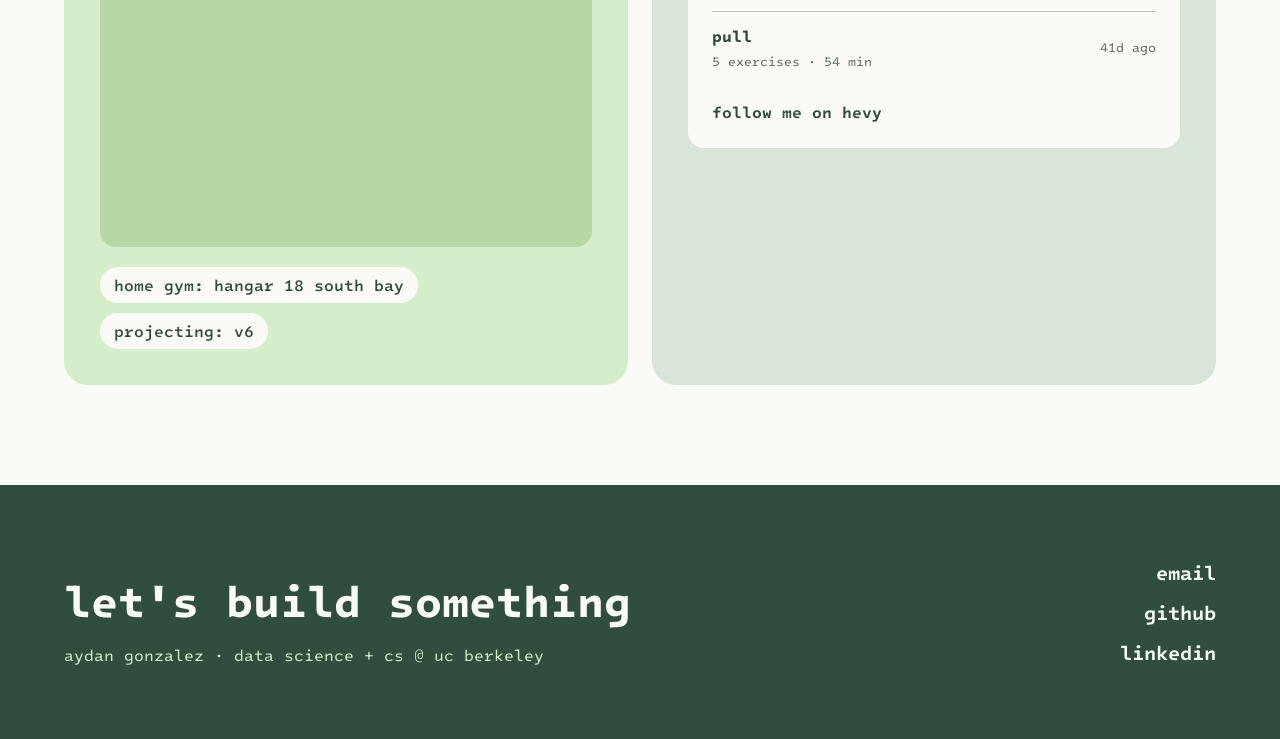
==== commit a7ef41ad: "about photo, little me, green bars" ====
--- a/index.html
+++ b/index.html
@@ -29,7 +29,7 @@
   <!-- ===== hero ===== -->
   <section class="hero">
     <div class="container">
-      <div class="intro fade">
+      <div class="intro">
         <h1>hey there, i'm aydan</h1>
         <p class="tagline">data science + cs @ uc berkeley. i like to make things</p>
         <div class="buttons">
@@ -51,7 +51,7 @@
         </div>
       </div>
 
-      <div class="photo fade">
+      <div class="photo">
         <img src="images/me.jpg" alt="aydan gonzalez">
       </div>
     </div>
@@ -63,7 +63,7 @@
       <p class="label">01 / projects</p>
       <h2>stuff i've built</h2>
 
-      <div class="cards fade">
+      <div class="cards">
         <a href="yolo.html" class="card">
           <div class="card-media contain">
             <img src="images/corvus-assembly.jpg" alt="cad render of corvus, a robotic raven ornithopter">
@@ -101,7 +101,7 @@
         </a>
       </div>
 
-      <div class="more fade">
+      <div class="more">
         <div>
           <h3>the rest live on github</h3>
           <p>other stuff im working on</p>
@@ -115,28 +115,23 @@
   <section class="section" id="about">
     <div class="container">
       <p class="label">02 / about</p>
-      <h2>a little about me</h2>
-
-      <div class="about-cols fade">
-        <div class="about-text">
-          <p>freshman at berkeley doing data science, aiming to double in cs. mostly into ml and ai.</p>
-          <p>before berkeley i tutored math at mathnasium. with the little free time i have, i'm either working on a game, climbing, or at the gym.</p>
-        </div>
-        <div>
+      <h2>a <span class="tiny">little</span> about me</h2>
+
+      <div class="about-cols">
+        <div class="about-left">
+          <div class="about-text">
+            <p>freshman at berkeley doing data science, aiming to double in cs. mostly into ml and ai.</p>
+            <p>before berkeley i tutored math at mathnasium and i really enjoyed working with those rascals. now, with the little free time i have, i'm either building a new project, climbing, or at the gym.</p>
+          </div>
           <h3>tech stack</h3>
-          <div class="chips">
-            <span class="chip">python</span>
-            <span class="chip">java</span>
-            <span class="chip">c++</span>
-            <span class="chip">javascript</span>
-            <span class="chip">react</span>
-            <span class="chip">pytorch</span>
-            <span class="chip">yolo / opencv</span>
-            <span class="chip">unity</span>
-            <span class="chip">claude + openai apis</span>
-            <span class="chip">git</span>
-          </div>
-        </div>
+          <p class="stack"><span>python</span> <span class="dot">·</span> <span>java</span> <span class="dot">·</span> <span>c++</span> <span class="dot">·</span> <span>javascript</span> <span class="dot">·</span> <span>pytorch</span> <span class="dot">·</span> <span>yolo / opencv</span> <span class="dot">·</span> <span>claude + openai apis</span> <span class="dot">·</span> <span>react</span> <span class="dot">·</span> <span>unity</span> <span class="dot">·</span> <span>git</span></p>
+        </div>
+        <figure>
+          <div class="about-photo">
+            <img src="images/about.jpg" alt="young aydan with star wars headphones">
+          </div>
+          <figcaption>picture: little me :o</figcaption>
+        </figure>
       </div>
     </div>
   </section>
@@ -147,7 +142,7 @@
       <p class="label">03 / fun stuff</p>
       <h2>when i'm not studying</h2>
 
-      <div class="halves fade">
+      <div class="halves">
         <div class="panel climb">
           <h3>climbing</h3>
           <p>i love to climb.</p>
--- a/styles.css
+++ b/styles.css
@@ -148,6 +148,7 @@
 .section.off { background: var(--off); }
 .section.warm { background: var(--warm); }
 .label { font-size: 16px; font-weight: 500; color: var(--header); margin-bottom: 6px; }
+.tiny { background: var(--mint); padding: 0 10px; border-radius: 8px; }
 .section h2 { font-size: clamp(32px, 4vw, 48px); color: var(--dark); line-height: 1.2; margin-bottom: 44px; }
 
 /* ---------- project cards ---------- */
@@ -195,7 +196,20 @@
 .chip.light { background: var(--off); }
 
 /* ---------- about ---------- */
-.about-cols { display: grid; grid-template-columns: 1fr 1fr; gap: 80px; }
+.about-cols { display: grid; grid-template-columns: 1.4fr 1fr; gap: 64px; align-items: start; }
+.about-left h3 { margin-top: 12px; }
+.stack {
+  background: var(--mint);
+  color: var(--dark);
+  border-radius: 12px;
+  padding: 14px 18px;
+  font-size: 16px;
+  font-weight: 500;
+  line-height: 1.9;
+}
+.stack span { white-space: nowrap; }
+.stack .dot { color: var(--header); }
+.about-photo { aspect-ratio: 4 / 3; border-radius: 20px; overflow: hidden; background: var(--sage); border: 6px solid var(--green); }
 .about-text p { font-size: 20px; line-height: 1.6; margin-bottom: 20px; }
 .about-cols h3 { font-size: 24px; color: var(--dark); margin-bottom: 18px; }
 
@@ -327,15 +341,21 @@
   padding: 4px 10px;
   border-radius: 999px;
 }
-.hardware .small-label { margin-bottom: 12px; }
-
-/* ---------- fade up on scroll ---------- */
-.fade { opacity: 0; transform: translateY(24px); transition: opacity 0.6s ease, transform 0.6s ease; }
-.fade.show { opacity: 1; transform: none; }
-@media (prefers-reduced-motion: reduce) {
-  .fade { opacity: 1; transform: none; transition: none; }
-  html { scroll-behavior: auto; }
-}
+.hardware .small-label { margin-bottom: 8px; }
+.hardware .meta { background: none; padding: 0; font-weight: 400; }
+
+/* ---------- green bar (tech stack + project tags) ---------- */
+.meta {
+  display: inline-block;
+  background: var(--mint);
+  color: var(--dark);
+  border-radius: 12px;
+  padding: 12px 18px;
+  font-size: 16px;
+  font-weight: 600;
+  line-height: 1.6;
+}
+.study-intro .meta { background: none; padding: 0; margin-top: 4px; color: var(--header); }
 
 /* ---------- phones + tablets ---------- */
 @media (max-width: 900px) {
@@ -346,6 +366,7 @@
   .steps, .flow { grid-template-columns: 1fr 1fr; }
   .steps.three { grid-template-columns: 1fr; }
   .about-cols { gap: 40px; }
+  .about-photo { max-width: 360px; }
   .more { flex-direction: column; align-items: flex-start; padding: 28px; }
   .section { padding: 72px 0; }
   .site-footer .container { flex-direction: column; align-items: flex-start; }
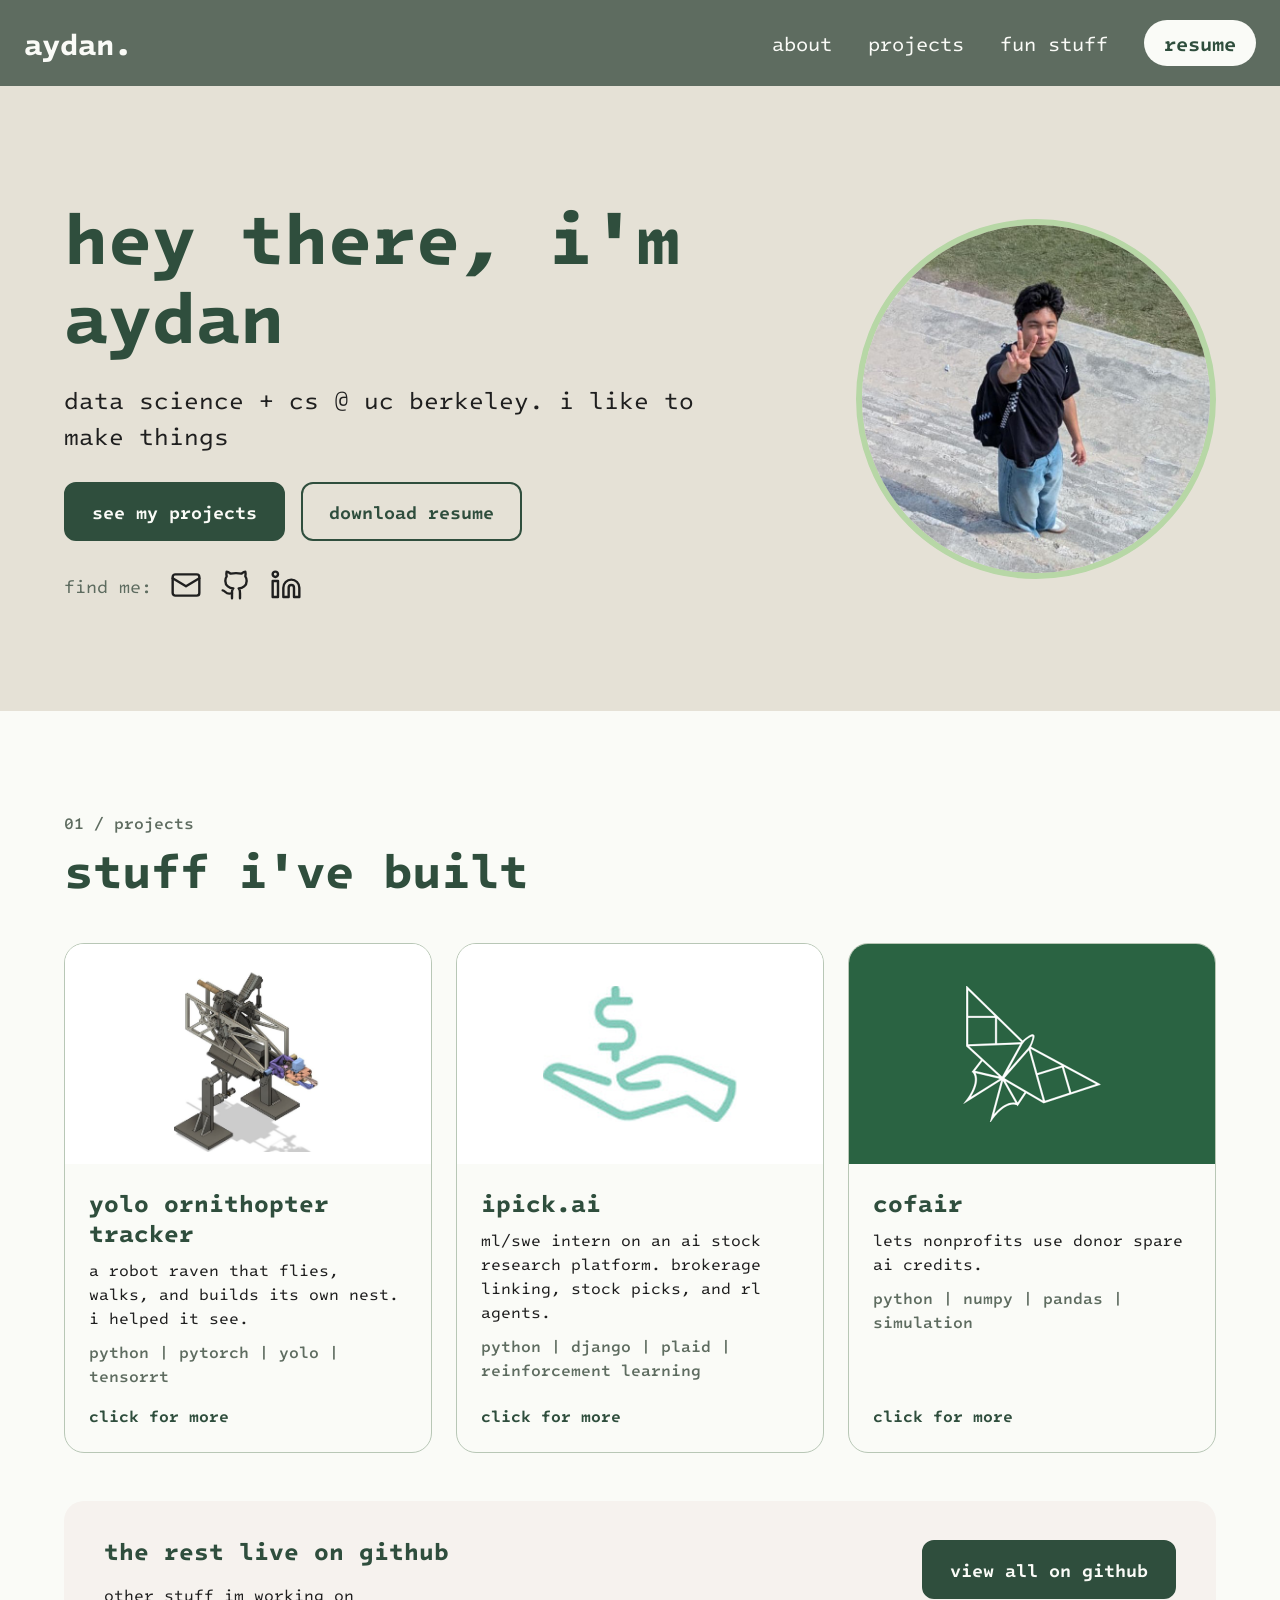
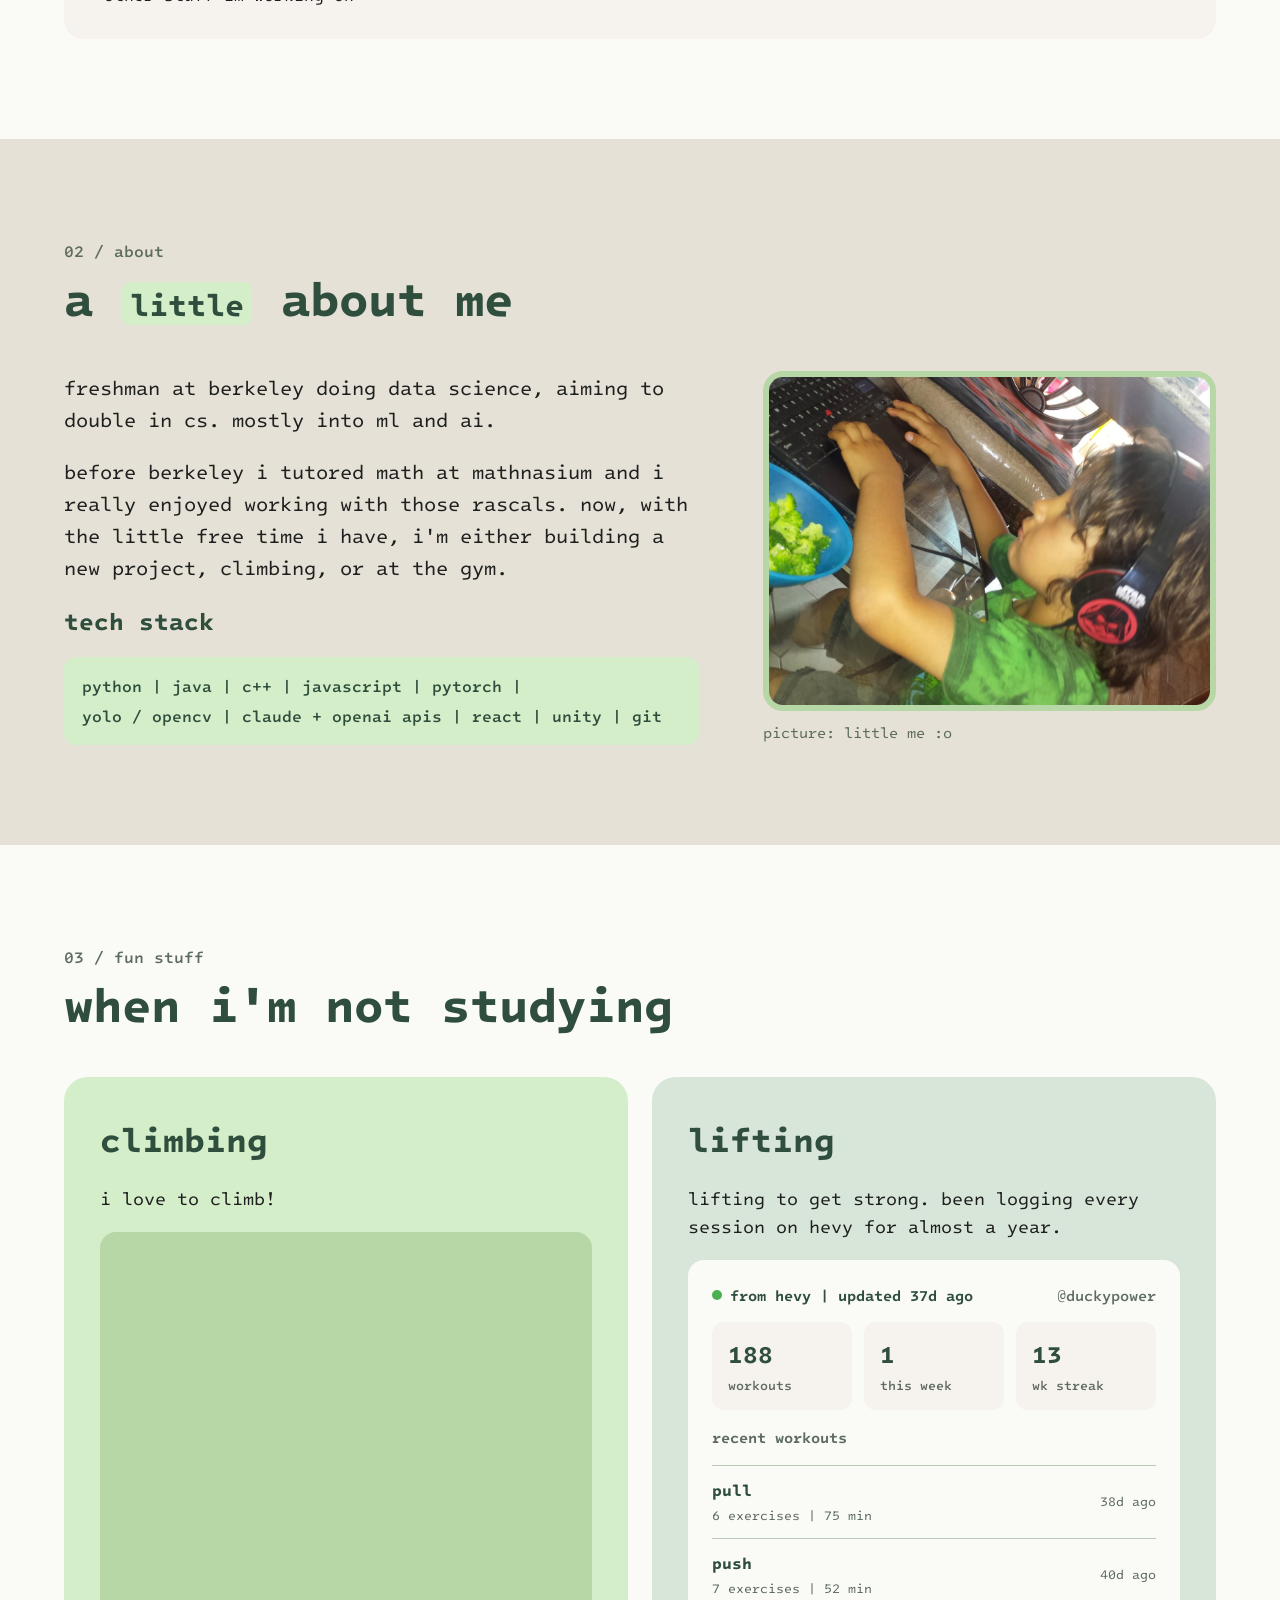
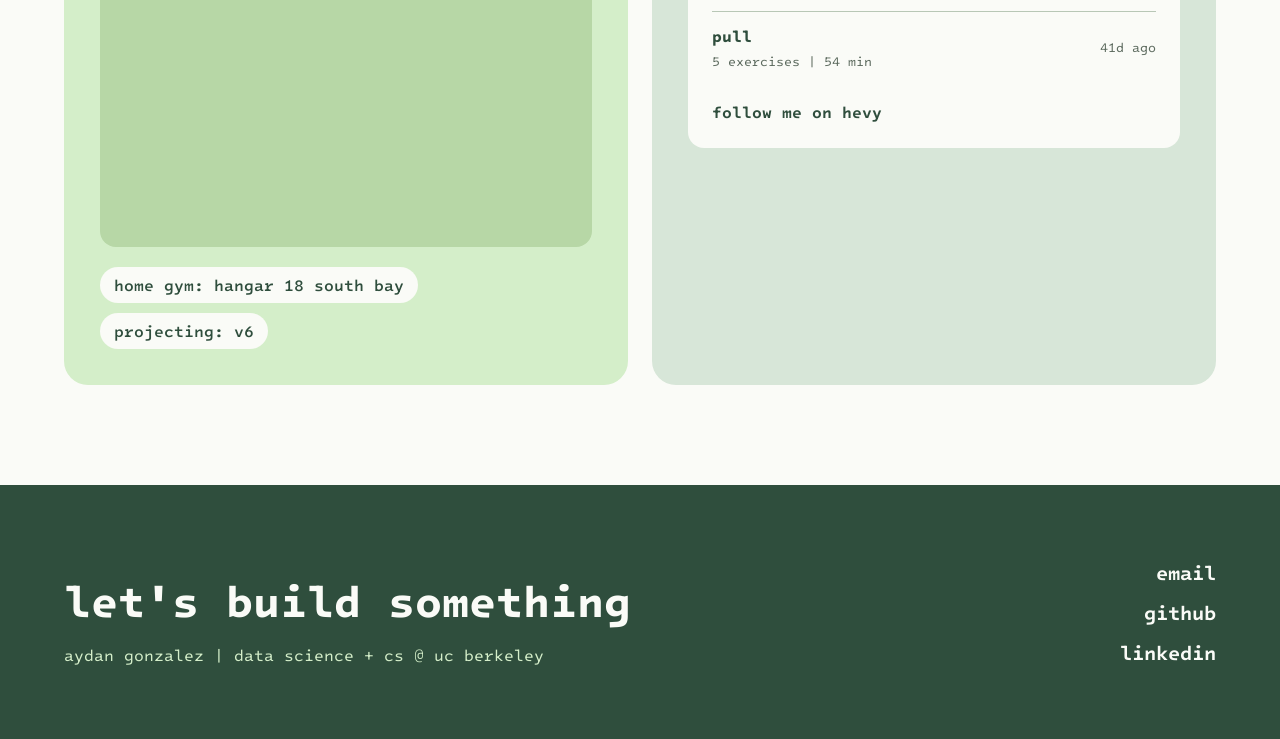
==== commit a10f003f: "Style changes" ====
--- a/index.html
+++ b/index.html
@@ -71,7 +71,7 @@
           <div class="card-body">
             <h3>yolo ornithopter tracker</h3>
             <p>a robot raven that flies, walks, and builds its own nest. i helped it see.</p>
-            <p class="tags">python · pytorch · yolo · tensorrt</p>
+            <p class="tags">python | pytorch | yolo | tensorrt</p>
             <span class="read-more">click for more</span>
           </div>
         </a>
@@ -83,7 +83,7 @@
           <div class="card-body">
             <h3>ipick.ai</h3>
             <p>ml/swe intern on an ai stock research platform. brokerage linking, stock picks, and rl agents.</p>
-            <p class="tags">python · django · plaid · reinforcement learning</p>
+            <p class="tags">python | django | plaid | reinforcement learning</p>
             <span class="read-more">click for more</span>
           </div>
         </a>
@@ -95,7 +95,7 @@
           <div class="card-body">
             <h3>cofair</h3>
             <p>lets nonprofits use donor spare ai credits.</p>
-            <p class="tags">python · numpy · pandas · simulation</p>
+            <p class="tags">python | numpy | pandas | simulation</p>
             <span class="read-more">click for more</span>
           </div>
         </a>
@@ -124,7 +124,7 @@
             <p>before berkeley i tutored math at mathnasium and i really enjoyed working with those rascals. now, with the little free time i have, i'm either building a new project, climbing, or at the gym.</p>
           </div>
           <h3>tech stack</h3>
-          <p class="stack"><span>python</span> <span class="dot">·</span> <span>java</span> <span class="dot">·</span> <span>c++</span> <span class="dot">·</span> <span>javascript</span> <span class="dot">·</span> <span>pytorch</span> <span class="dot">·</span> <span>yolo / opencv</span> <span class="dot">·</span> <span>claude + openai apis</span> <span class="dot">·</span> <span>react</span> <span class="dot">·</span> <span>unity</span> <span class="dot">·</span> <span>git</span></p>
+          <p class="stack"><span>python |</span> <span>java |</span> <span>c++ |</span> <span>javascript |</span> <span>pytorch |</span> <span>yolo / opencv |</span> <span>claude + openai apis |</span> <span>react |</span> <span>unity |</span> <span>git</span></p>
         </div>
         <figure>
           <div class="about-photo">
@@ -145,7 +145,7 @@
       <div class="halves">
         <div class="panel climb">
           <h3>climbing</h3>
-          <p>i love to climb.</p>
+          <p>i love to climb!</p>
           <div class="climb-photo">
             <!-- plays like a gif: autoplay, loops, no sound, no controls -->
             <video src="videos/climbing.mp4" autoplay loop muted playsinline aria-label="me climbing a boulder problem"></video>
@@ -187,7 +187,7 @@
     <div class="container">
       <div>
         <h2>let's build something</h2>
-        <p>aydan gonzalez · data science + cs @ uc berkeley</p>
+        <p>aydan gonzalez | data science + cs @ uc berkeley</p>
       </div>
       <div class="footer-links">
         <a href="mailto:aydan_gonzalez@berkeley.edu">email</a>
--- a/styles.css
+++ b/styles.css
@@ -148,7 +148,7 @@
 .section.off { background: var(--off); }
 .section.warm { background: var(--warm); }
 .label { font-size: 16px; font-weight: 500; color: var(--header); margin-bottom: 6px; }
-.tiny { background: var(--mint); padding: 0 10px; border-radius: 8px; }
+.tiny { background: var(--mint); padding: 0 8px; border-radius: 8px; font-size: 0.65em; }
 .section h2 { font-size: clamp(32px, 4vw, 48px); color: var(--dark); line-height: 1.2; margin-bottom: 44px; }
 
 /* ---------- project cards ---------- */
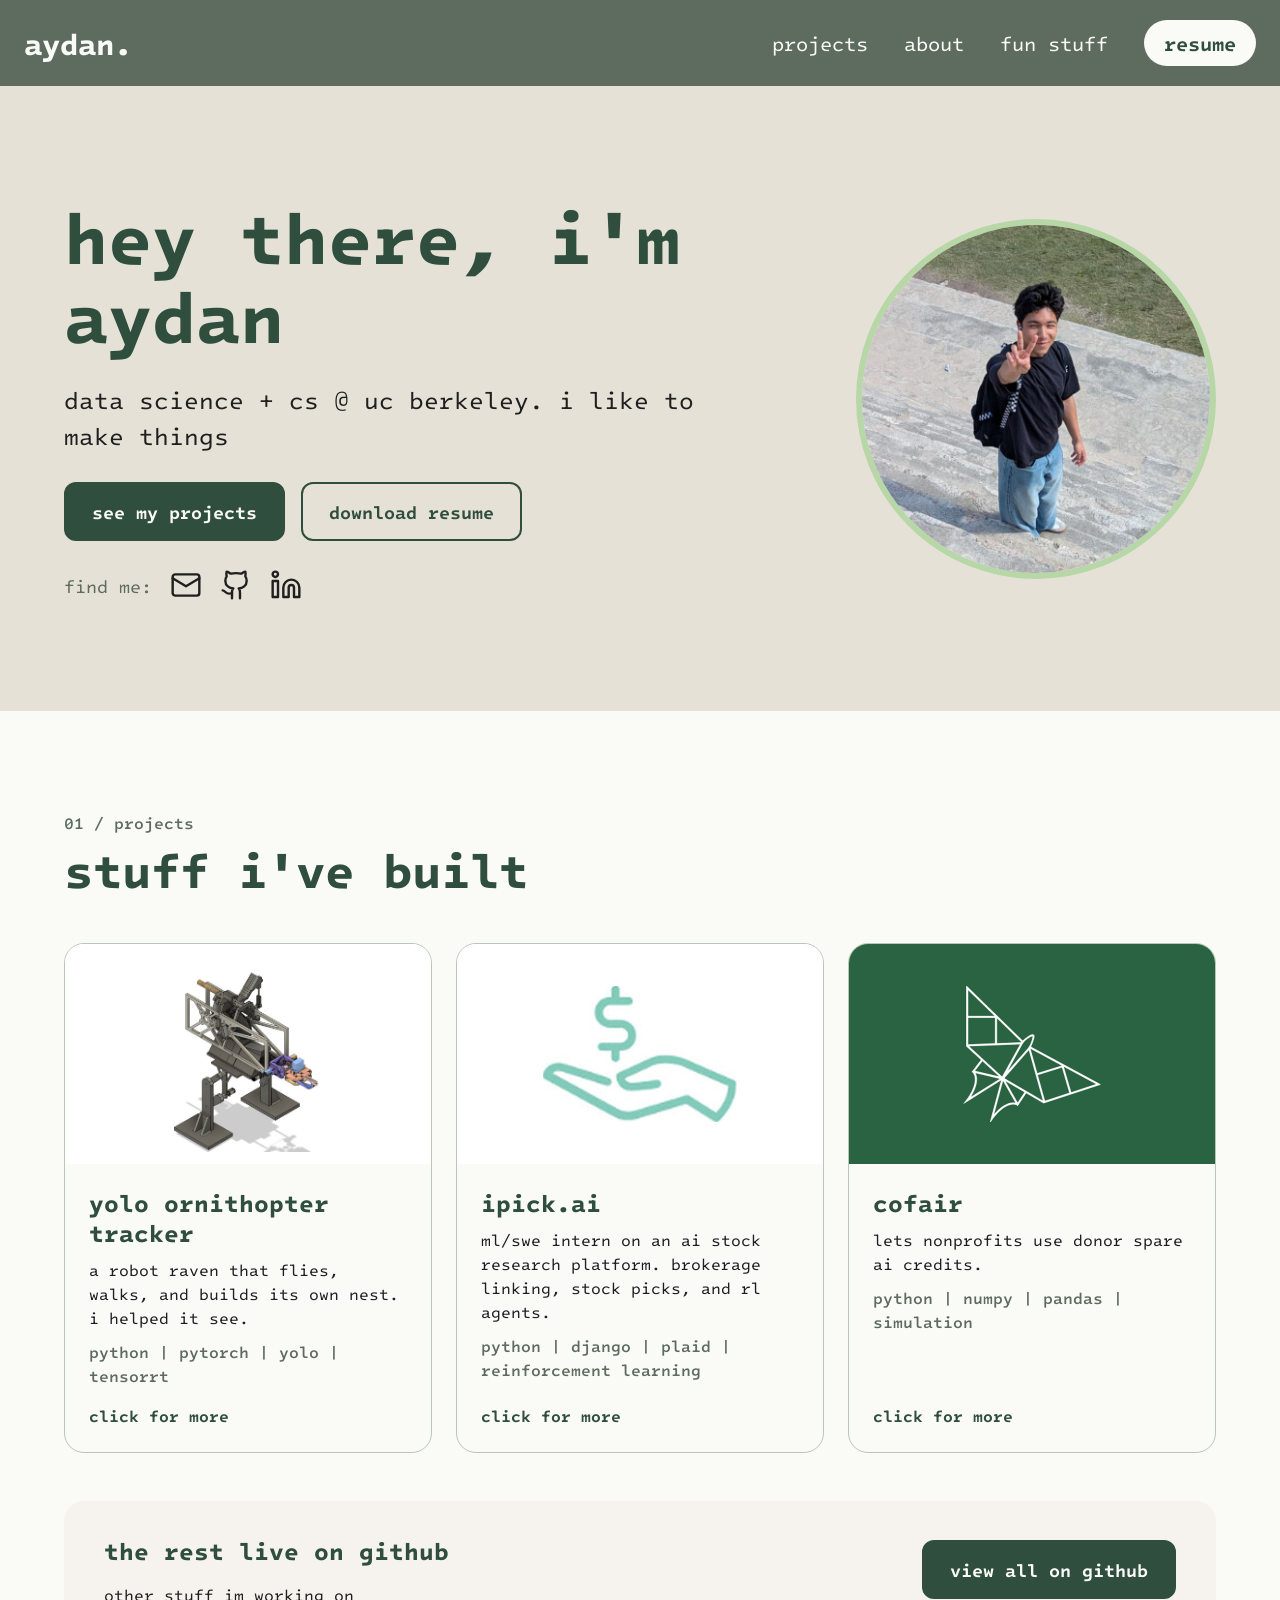
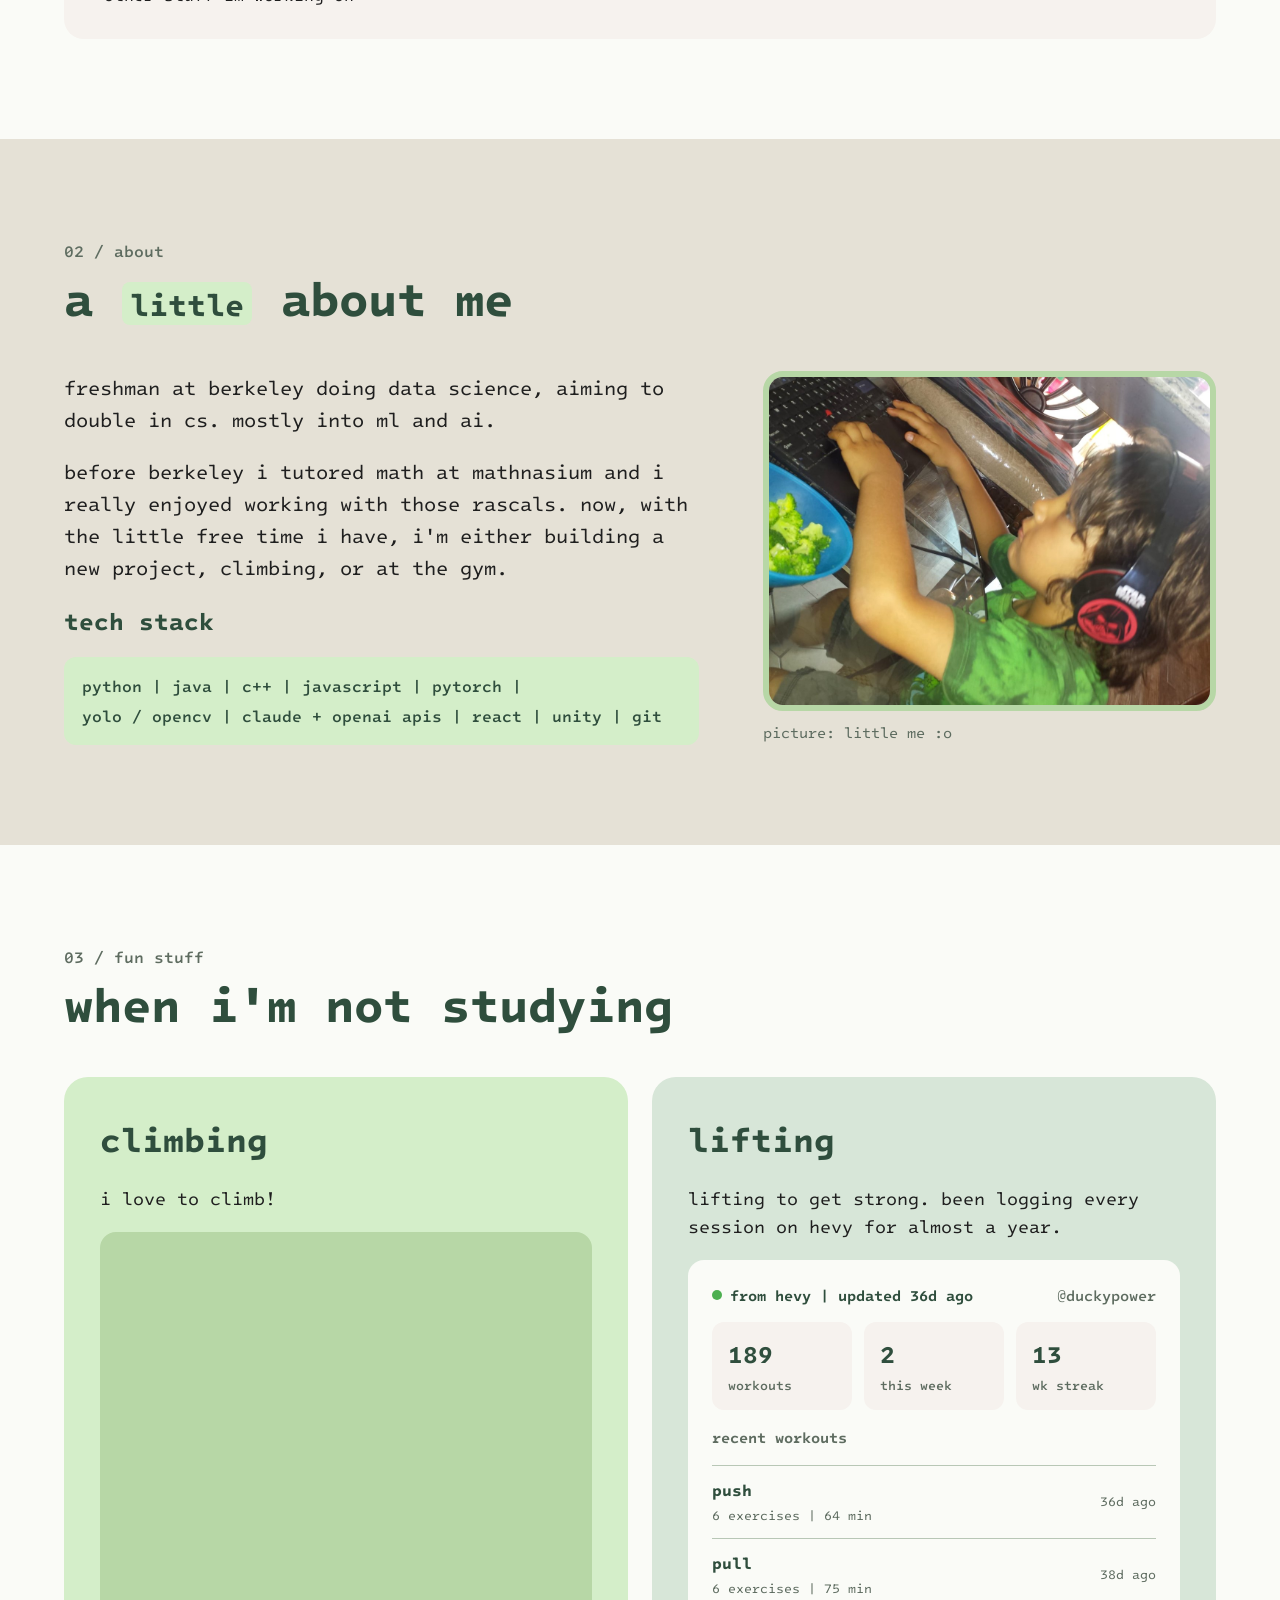
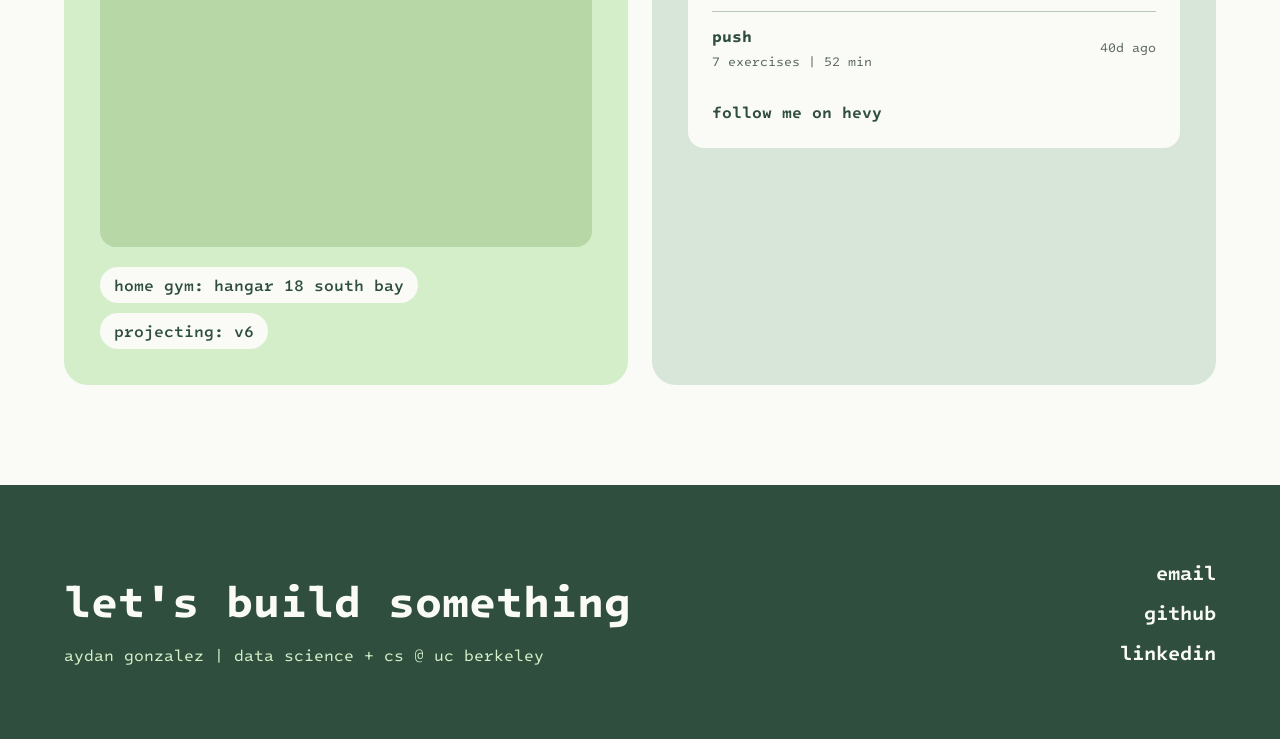
==== commit b8eaae99: "Swap header" ====
--- a/index.html
+++ b/index.html
@@ -17,8 +17,8 @@
     <div class="container">
       <a href="index.html" class="logo">aydan.</a>
       <nav class="nav">
+        <a href="#projects" class="nav-link">projects</a>
         <a href="#about" class="nav-link">about</a>
-        <a href="#projects" class="nav-link">projects</a>
         <a href="#fun" class="nav-link">fun stuff</a>
         <!-- put your resume in this folder and name it resume.pdf -->
         <a href="resume.pdf" target="_blank" rel="noopener" class="pill-btn">resume</a>
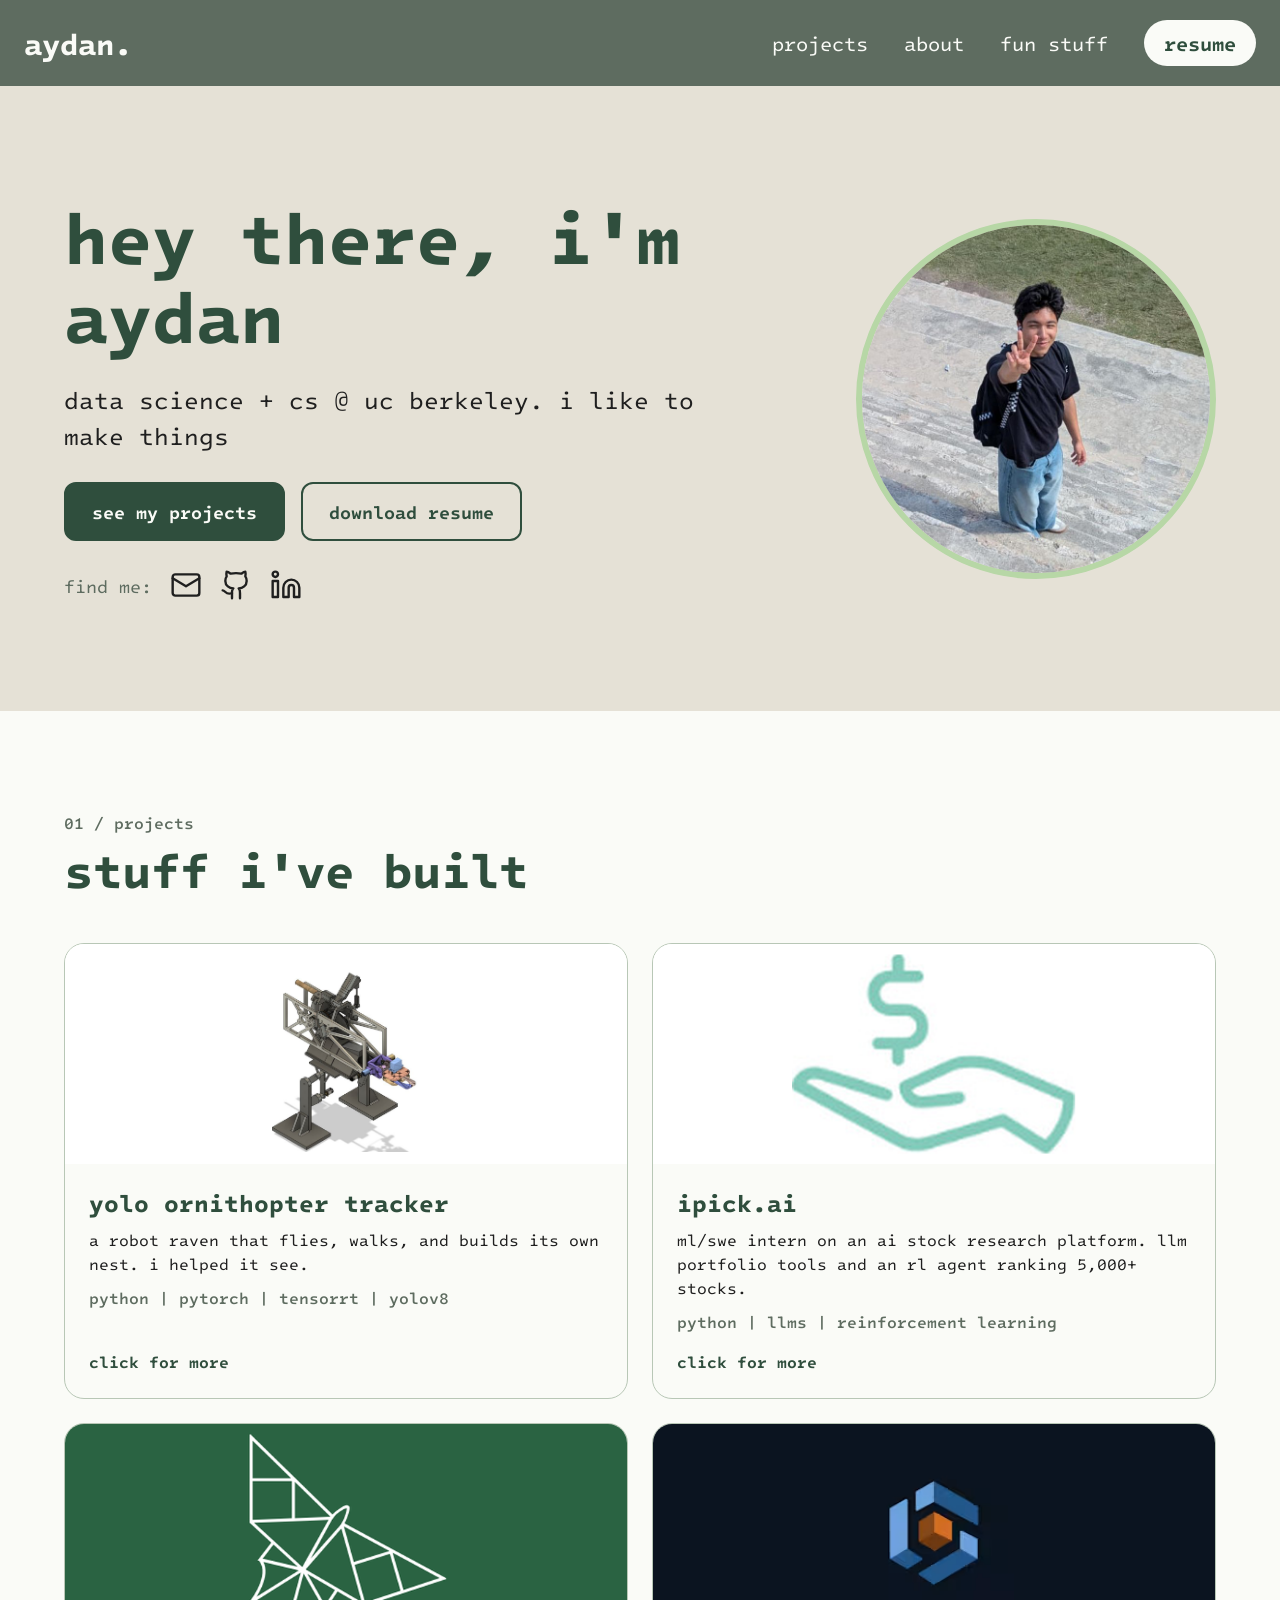
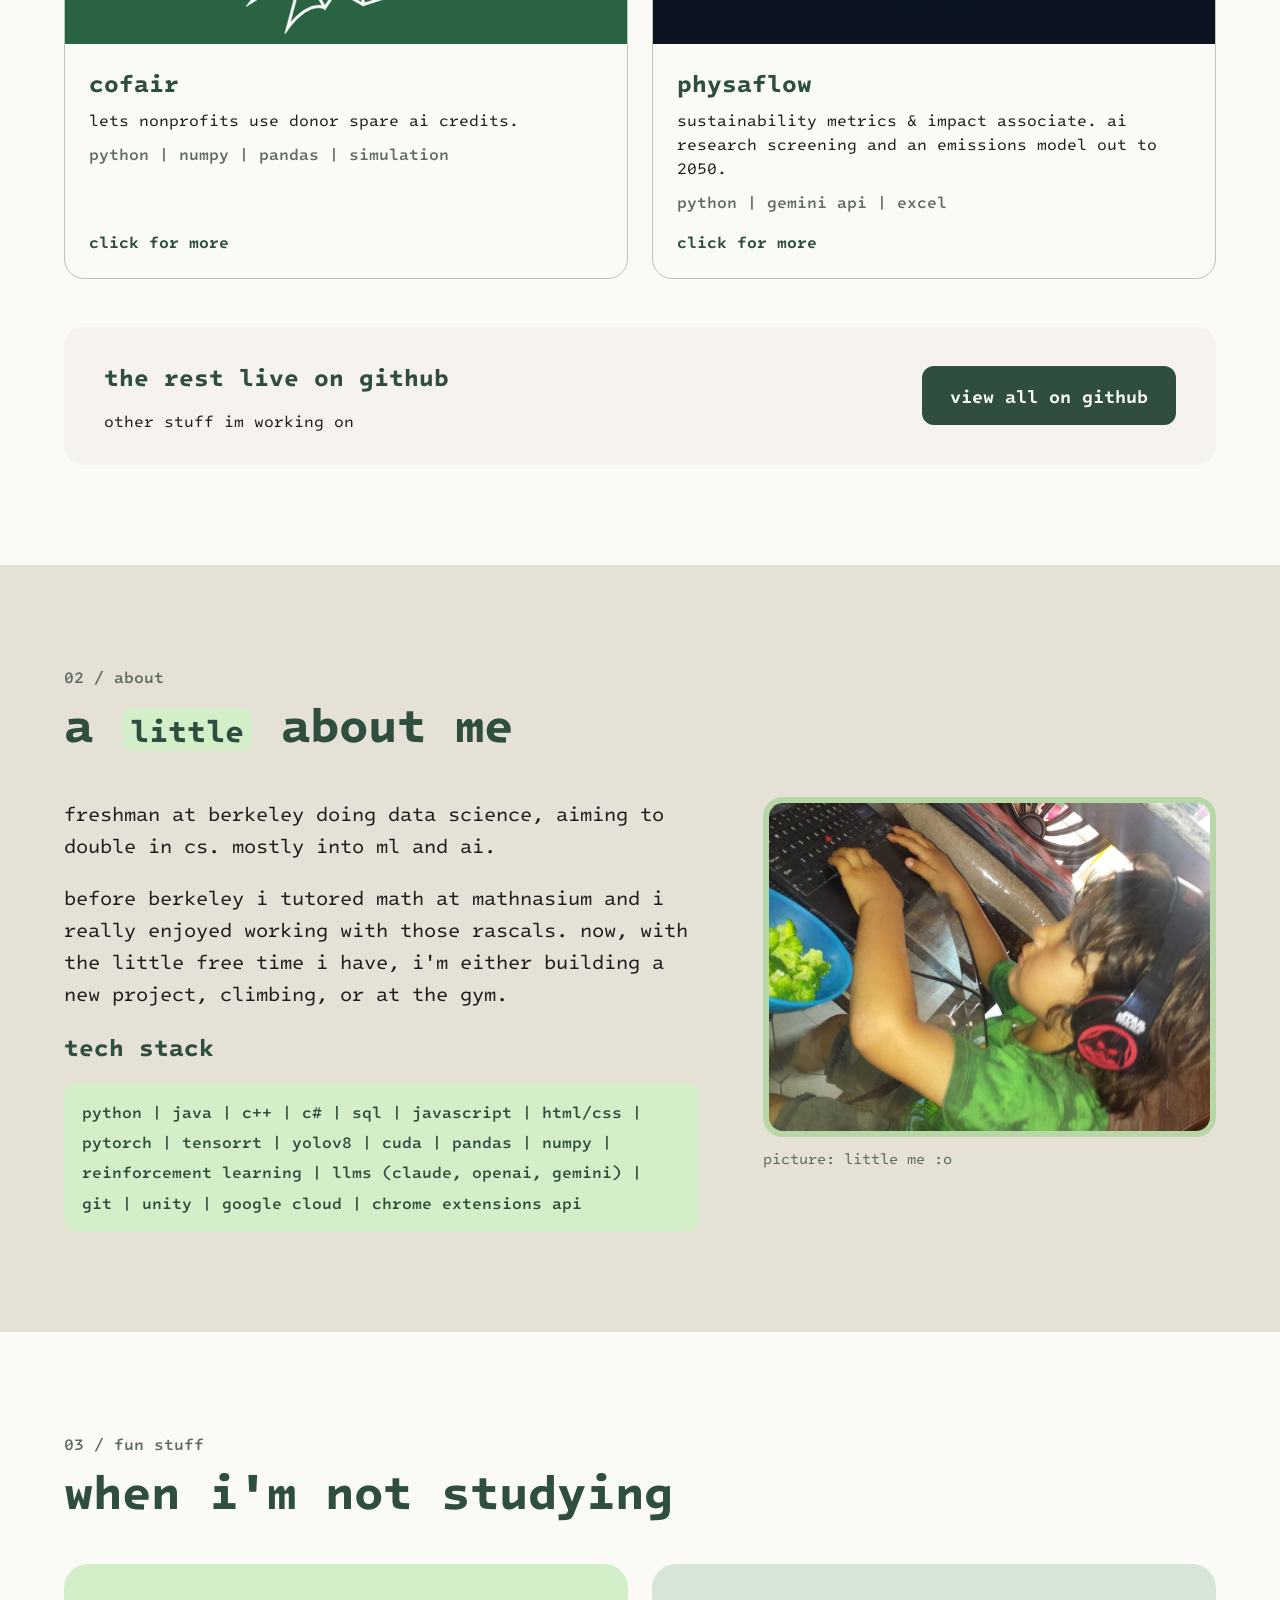
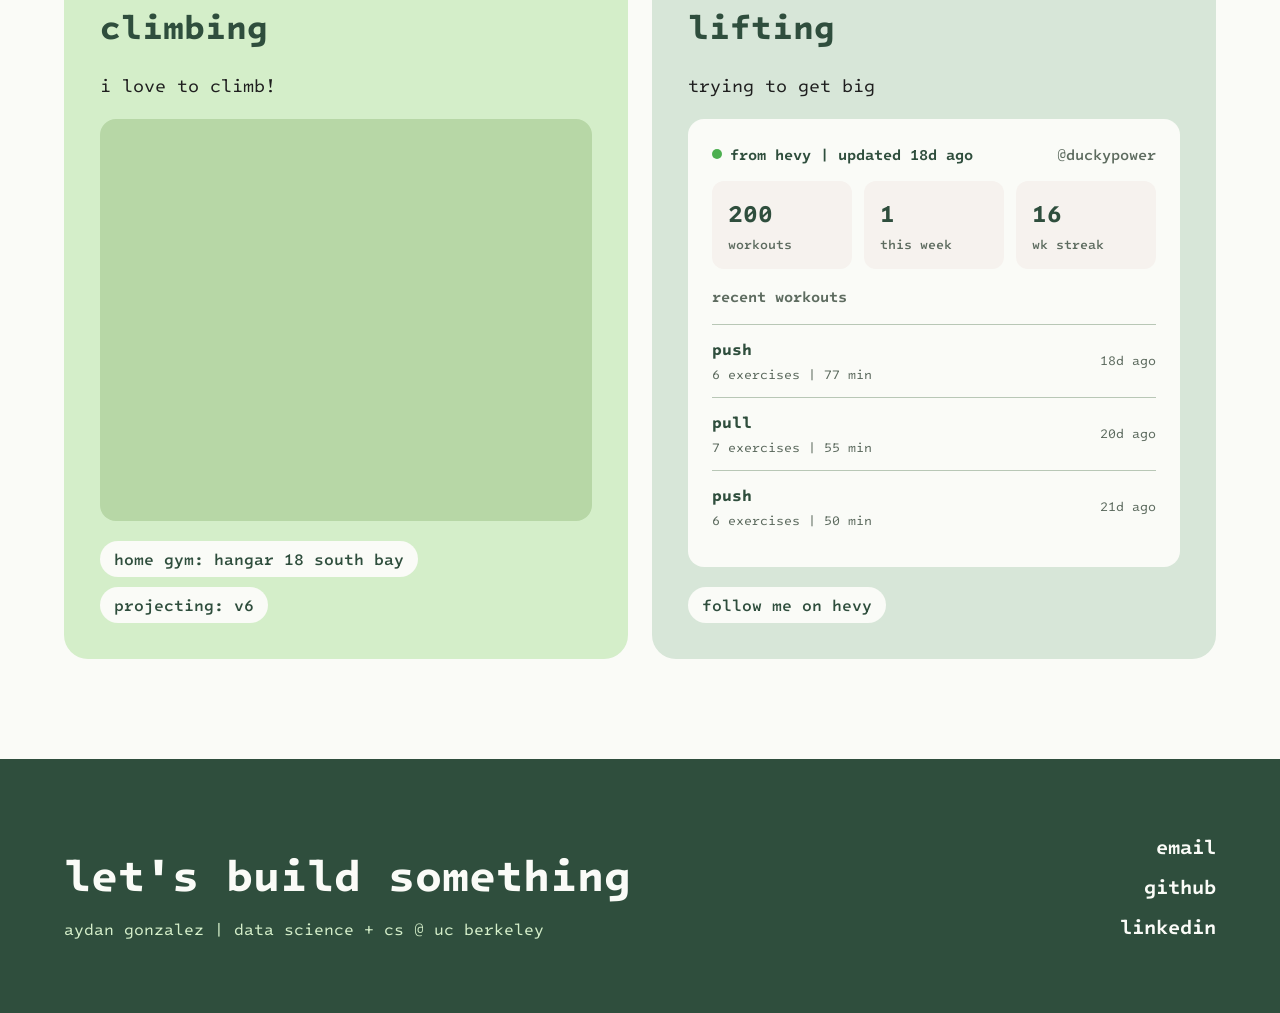
==== commit 9cce90ba: "match new resume, add physaflow, even out fun stuff panels" ====
--- a/index.html
+++ b/index.html
@@ -71,7 +71,7 @@
           <div class="card-body">
             <h3>yolo ornithopter tracker</h3>
             <p>a robot raven that flies, walks, and builds its own nest. i helped it see.</p>
-            <p class="tags">python | pytorch | yolo | tensorrt</p>
+            <p class="tags">python | pytorch | tensorrt | yolov8</p>
             <span class="read-more">click for more</span>
           </div>
         </a>
@@ -82,8 +82,8 @@
           </div>
           <div class="card-body">
             <h3>ipick.ai</h3>
-            <p>ml/swe intern on an ai stock research platform. brokerage linking, stock picks, and rl agents.</p>
-            <p class="tags">python | django | plaid | reinforcement learning</p>
+            <p>ml/swe intern on an ai stock research platform. llm portfolio tools and an rl agent ranking 5,000+ stocks.</p>
+            <p class="tags">python | llms | reinforcement learning</p>
             <span class="read-more">click for more</span>
           </div>
         </a>
@@ -96,6 +96,18 @@
             <h3>cofair</h3>
             <p>lets nonprofits use donor spare ai credits.</p>
             <p class="tags">python | numpy | pandas | simulation</p>
+            <span class="read-more">click for more</span>
+          </div>
+        </a>
+
+        <a href="physaflow.html" class="card">
+          <div class="card-media logo">
+            <img src="images/physaflow.png" alt="the physaflow logo">
+          </div>
+          <div class="card-body">
+            <h3>physaflow</h3>
+            <p>sustainability metrics &amp; impact associate. ai research screening and an emissions model out to 2050.</p>
+            <p class="tags">python | gemini api | excel</p>
             <span class="read-more">click for more</span>
           </div>
         </a>
@@ -124,7 +136,7 @@
             <p>before berkeley i tutored math at mathnasium and i really enjoyed working with those rascals. now, with the little free time i have, i'm either building a new project, climbing, or at the gym.</p>
           </div>
           <h3>tech stack</h3>
-          <p class="stack"><span>python |</span> <span>java |</span> <span>c++ |</span> <span>javascript |</span> <span>pytorch |</span> <span>yolo / opencv |</span> <span>claude + openai apis |</span> <span>react |</span> <span>unity |</span> <span>git</span></p>
+          <p class="stack"><span>python |</span> <span>java |</span> <span>c++ |</span> <span>c# |</span> <span>sql |</span> <span>javascript |</span> <span>html/css |</span> <span>pytorch |</span> <span>tensorrt |</span> <span>yolov8 |</span> <span>cuda |</span> <span>pandas |</span> <span>numpy |</span> <span>reinforcement learning |</span> <span>llms (claude, openai, gemini) |</span> <span>git |</span> <span>unity |</span> <span>google cloud |</span> <span>chrome extensions api</span></p>
         </div>
         <figure>
           <div class="about-photo">
@@ -158,7 +170,7 @@
 
         <div class="panel lift">
           <h3>lifting</h3>
-          <p>lifting to get strong. been logging every session on hevy for almost a year.</p>
+          <p>trying to get big</p>
 
           <!-- filled in from hevy.json, which updates itself once a day -->
           <div class="hevy">
@@ -175,7 +187,9 @@
             <div id="hevy-recent">
               <div class="workout"><div><b>loading...</b><span>pulling from hevy</span></div></div>
             </div>
-            <a href="https://hevy.com/user/duckypower" target="_blank" rel="noopener" class="text-link">follow me on hevy</a>
+          </div>
+          <div class="chips">
+            <a href="https://hevy.com/user/duckypower" target="_blank" rel="noopener" class="chip light">follow me on hevy</a>
           </div>
         </div>
       </div>
--- a/styles.css
+++ b/styles.css
@@ -152,7 +152,7 @@
 .section h2 { font-size: clamp(32px, 4vw, 48px); color: var(--dark); line-height: 1.2; margin-bottom: 44px; }
 
 /* ---------- project cards ---------- */
-.cards { display: grid; grid-template-columns: repeat(3, 1fr); gap: 24px; }
+.cards { display: grid; grid-template-columns: repeat(2, 1fr); gap: 24px; }
 .card {
   display: flex;
   flex-direction: column;
@@ -165,6 +165,10 @@
 .card:hover { transform: translateY(-6px); box-shadow: 0 14px 30px rgba(47, 78, 61, 0.15); }
 .card-media { height: 220px; background: var(--sage); }
 .card-media.contain { background: #fff; }
+.card-media.logo { background: #0b1420; display: flex; align-items: center; justify-content: center; }
+.card-media.logo img { width: auto; height: 160px; object-fit: contain; }
+.card-media.wordmark { background: var(--dark); display: flex; align-items: center; justify-content: center; }
+.card-media.wordmark span { color: var(--mint); font-size: 36px; font-weight: 700; }
 .card-media.contain img { object-fit: contain; padding: 12px; }
 .card-body { padding: 24px; display: flex; flex-direction: column; gap: 10px; flex: 1; }
 .card h3 { font-size: 24px; color: var(--dark); line-height: 1.25; }
@@ -172,6 +176,11 @@
 .tags { font-size: 14px; font-weight: 500; color: var(--header); }
 .read-more { margin-top: auto; padding-top: 6px; font-weight: 600; color: var(--dark); }
 
+.also { display: grid; grid-template-columns: repeat(3, 1fr); gap: 24px; margin-top: 48px; }
+.also-item { border-top: 2px solid var(--green); padding-top: 18px; display: flex; flex-direction: column; gap: 8px; }
+.also-item h3 { font-size: 22px; color: var(--dark); }
+.also-item p { font-size: 15px; line-height: 1.55; }
+.also-meta { font-size: 13px; font-weight: 500; color: var(--header); }
 .more {
   margin-top: 48px;
   background: var(--warm);
@@ -194,6 +203,8 @@
   border-radius: 999px;
 }
 .chip.light { background: var(--off); }
+a.chip { transition: background 0.2s; }
+a.chip:hover { background: var(--green); }
 
 /* ---------- about ---------- */
 .about-cols { display: grid; grid-template-columns: 1.4fr 1fr; gap: 64px; align-items: start; }
@@ -220,9 +231,10 @@
 .panel.lift { background: var(--pale); }
 .panel h3 { font-size: 34px; color: var(--dark); }
 .panel > p { font-size: 18px; line-height: 1.55; }
-.climb-photo { aspect-ratio: 4 / 5; border-radius: 16px; overflow: hidden; background: var(--green); }
-
-.hevy { background: var(--off); border-radius: 16px; padding: 24px; display: flex; flex-direction: column; gap: 16px; }
+.climb-photo { position: relative; flex: 1; min-height: 280px; border-radius: 16px; overflow: hidden; background: var(--green); }
+.climb-photo video { position: absolute; inset: 0; }
+
+.hevy { flex: 1; background: var(--off); border-radius: 16px; padding: 24px; display: flex; flex-direction: column; gap: 16px; }
 .hevy-top { display: flex; justify-content: space-between; align-items: center; font-size: 15px; }
 .live { display: flex; align-items: center; gap: 8px; font-weight: 600; color: var(--dark); }
 .live::before { content: ""; width: 10px; height: 10px; border-radius: 50%; background: #4CAF50; }
@@ -315,6 +327,7 @@
 .step h3 { font-size: 20px; color: var(--dark); }
 .step p { font-size: 15px; line-height: 1.55; }
 .diagrams { margin-bottom: 32px; }
+.steps.two { grid-template-columns: repeat(2, 1fr); margin-bottom: 0; }
 .steps.three { grid-template-columns: repeat(3, 1fr); margin-bottom: 0; }
 .section-intro { max-width: 880px; margin-bottom: 36px; }
 
@@ -362,9 +375,10 @@
   .nav { gap: 18px; font-size: 16px; }
   .hero .container { flex-direction: column-reverse; align-items: flex-start; padding-top: 64px; padding-bottom: 64px; gap: 40px; }
   .photo { width: 220px; height: 220px; }
+  .also { grid-template-columns: 1fr; }
   .cards, .about-cols, .halves, .writeup .container, .media-row, .mission { grid-template-columns: 1fr; }
   .steps, .flow { grid-template-columns: 1fr 1fr; }
-  .steps.three { grid-template-columns: 1fr; }
+  .steps.three, .steps.two { grid-template-columns: 1fr; }
   .about-cols { gap: 40px; }
   .about-photo { max-width: 360px; }
   .more { flex-direction: column; align-items: flex-start; padding: 28px; }
@@ -376,6 +390,7 @@
   .site-header .container { flex-wrap: wrap; gap: 12px; }
   .nav .nav-link { display: none; }
   .panel { padding: 24px; }
+  .climb-photo { min-height: 0; aspect-ratio: 4 / 5; flex: none; }
   .steps, .flow { grid-template-columns: 1fr; }
   .stats { grid-template-columns: 1fr 1fr 1fr; gap: 8px; }
   .stat { padding: 12px; }
